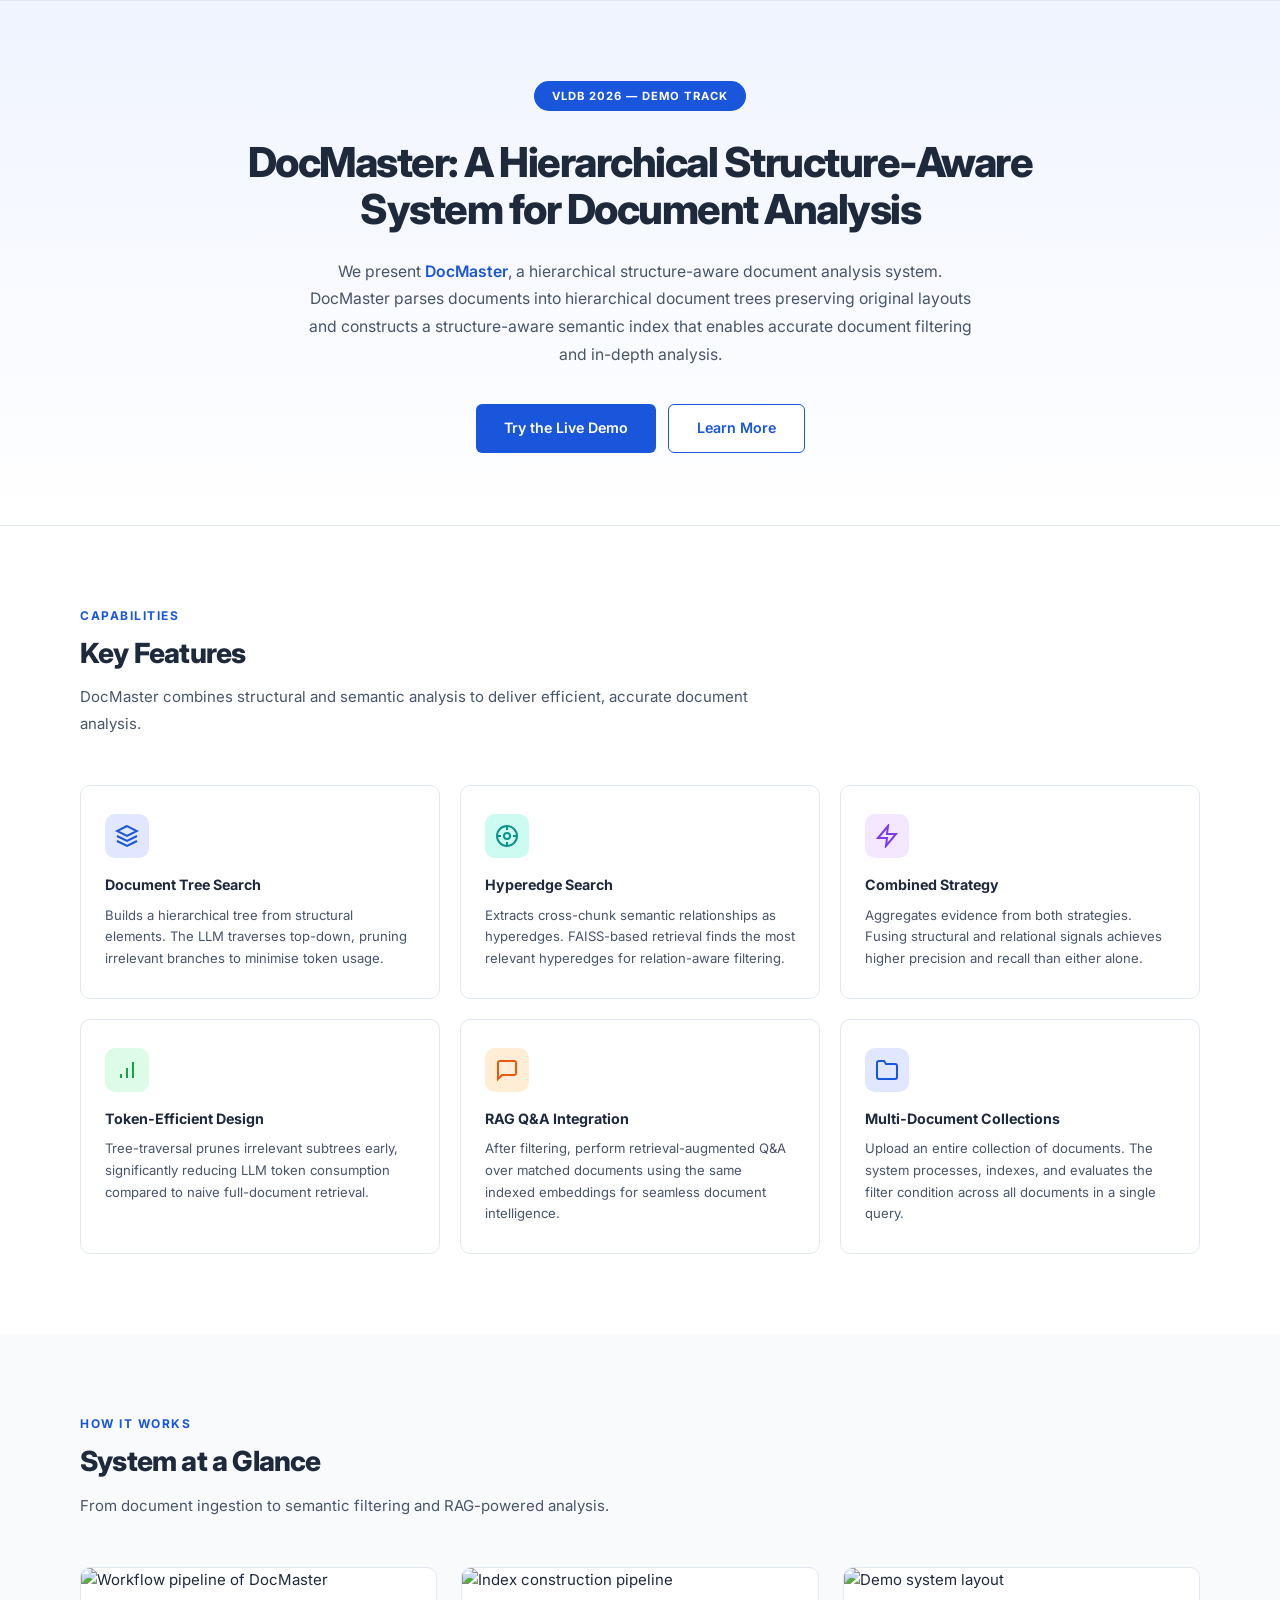
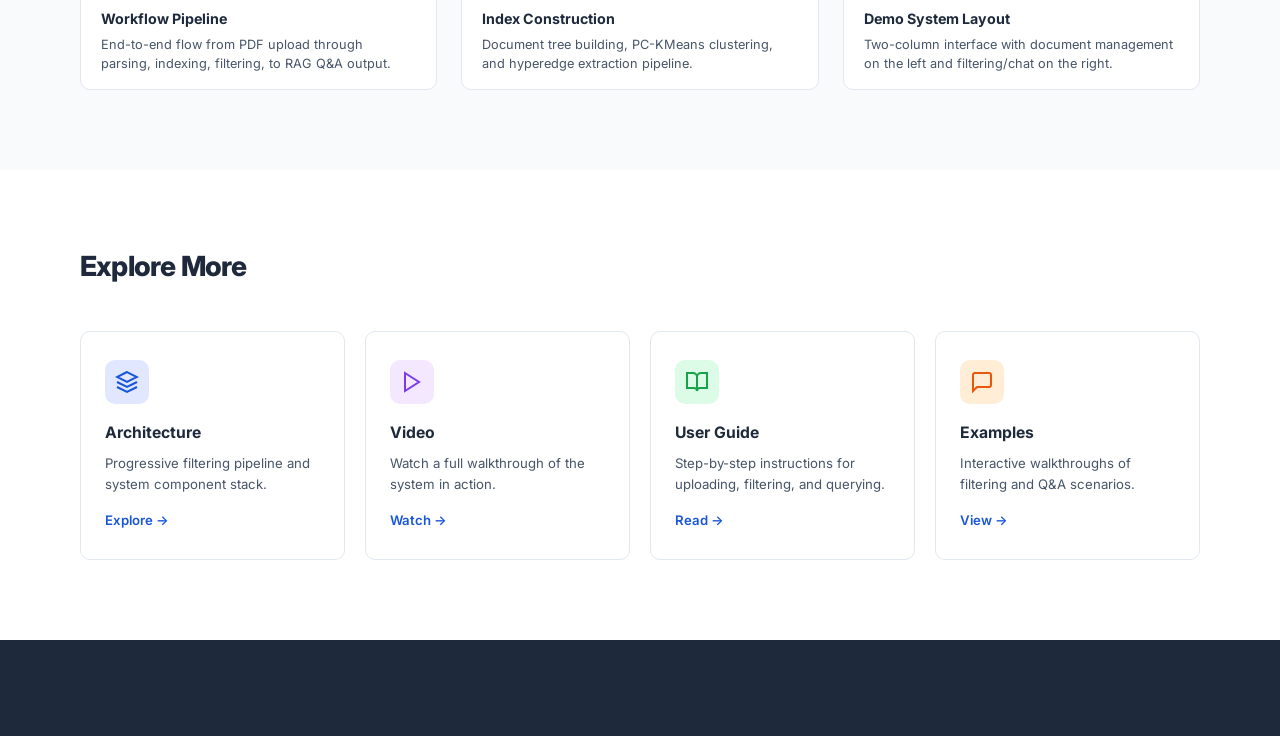
==== index.html @ eedb5460 "Revise title and content for document analysis focus Updated the title and description to reflect th" ====
<!DOCTYPE html>
<html lang="en">
<head>
    <meta charset="UTF-8">
    <meta name="viewport" content="width=device-width, initial-scale=1.0">
    <title>DocMaster: A Hierarchical Structure-Aware System for Document Analysis</title>
    <link rel="preconnect" href="https://fonts.googleapis.com">
    <link href="https://fonts.googleapis.com/css2?family=Inter:wght@300;400;500;600;700;800&display=swap" rel="stylesheet">
    <link rel="stylesheet" href="style.css">
</head>
<body data-page="home">

    <nav id="main-nav"></nav>

    <!-- Hero -->
    <section class="hero">
        <div class="hero-inner">
            <div class="hero-badge">VLDB 2026 &mdash; Demo Track</div>
            <h1>DocMaster: A Hierarchical Structure-Aware System for Document Analysis</h1>
            <p class="hero-abstract">
                We present <strong>DocMaster</strong>, a hierarchical structure-aware document analysis system. 
                DocMaster parses documents into hierarchical document trees preserving original layouts and constructs a structure-aware semantic index that enables accurate document filtering and in-depth analysis.
            </p>
            <div class="hero-actions">
                <a href="demo.html" class="btn-primary">Try the Live Demo</a>
                <a href="architecture.html" class="btn-outline">Learn More</a>
            </div>
        </div>
    </section>

    <!-- Key Features -->
    <section class="section">
        <div class="container">
            <div class="section-header">
                <div class="section-label">Capabilities</div>
                <h2 class="section-title">Key Features</h2>
                <p class="section-desc">DocMaster combines structural and semantic analysis to deliver efficient, accurate document analysis.</p>
            </div>
            <div class="overview-grid">
                <div class="overview-card">
                    <div class="card-icon icon-blue">
                        <svg width="24" height="24" viewBox="0 0 24 24" fill="none" stroke="currentColor" stroke-width="2"><path d="M12 2L2 7l10 5 10-5-10-5z"/><path d="M2 17l10 5 10-5"/><path d="M2 12l10 5 10-5"/></svg>
                    </div>
                    <h3>Document Tree Search</h3>
                    <p>Builds a hierarchical tree from structural elements. The LLM traverses top-down, pruning irrelevant branches to minimise token usage.</p>
                </div>
                <div class="overview-card">
                    <div class="card-icon icon-teal">
                        <svg width="24" height="24" viewBox="0 0 24 24" fill="none" stroke="currentColor" stroke-width="2"><circle cx="12" cy="12" r="3"/><path d="M12 2a10 10 0 0 1 0 20 10 10 0 0 1 0-20"/><path d="M2 12h4M18 12h4M12 2v4M12 18v4"/></svg>
                    </div>
                    <h3>Hyperedge Search</h3>
                    <p>Extracts cross-chunk semantic relationships as hyperedges. FAISS-based retrieval finds the most relevant hyperedges for relation-aware filtering.</p>
                </div>
                <div class="overview-card">
                    <div class="card-icon icon-purple">
                        <svg width="24" height="24" viewBox="0 0 24 24" fill="none" stroke="currentColor" stroke-width="2"><path d="M13 2L3 14h9l-1 8 10-12h-9l1-8z"/></svg>
                    </div>
                    <h3>Combined Strategy</h3>
                    <p>Aggregates evidence from both strategies. Fusing structural and relational signals achieves higher precision and recall than either alone.</p>
                </div>
                <div class="overview-card">
                    <div class="card-icon icon-green">
                        <svg width="24" height="24" viewBox="0 0 24 24" fill="none" stroke="currentColor" stroke-width="2"><path d="M12 20V10M18 20V4M6 20v-4"/></svg>
                    </div>
                    <h3>Token-Efficient Design</h3>
                    <p>Tree-traversal prunes irrelevant subtrees early, significantly reducing LLM token consumption compared to naive full-document retrieval.</p>
                </div>
                <div class="overview-card">
                    <div class="card-icon icon-orange">
                        <svg width="24" height="24" viewBox="0 0 24 24" fill="none" stroke="currentColor" stroke-width="2"><path d="M21 15a2 2 0 0 1-2 2H7l-4 4V5a2 2 0 0 1 2-2h14a2 2 0 0 1 2 2z"/></svg>
                    </div>
                    <h3>RAG Q&amp;A Integration</h3>
                    <p>After filtering, perform retrieval-augmented Q&amp;A over matched documents using the same indexed embeddings for seamless document intelligence.</p>
                </div>
                <div class="overview-card">
                    <div class="card-icon icon-blue">
                        <svg width="24" height="24" viewBox="0 0 24 24" fill="none" stroke="currentColor" stroke-width="2"><path d="M22 19a2 2 0 0 1-2 2H4a2 2 0 0 1-2-2V5a2 2 0 0 1 2-2h5l2 3h9a2 2 0 0 1 2 2z"/></svg>
                    </div>
                    <h3>Multi-Document Collections</h3>
                    <p>Upload an entire collection of documents. The system processes, indexes, and evaluates the filter condition across all documents in a single query.</p>
                </div>
            </div>
        </div>
    </section>

    <!-- Figure Placeholders -->
    <section class="section section-alt">
        <div class="container">
            <div class="section-header">
                <div class="section-label">How It Works</div>
                <h2 class="section-title">System at a Glance</h2>
                <p class="section-desc">From document ingestion to semantic filtering and RAG-powered analysis.</p>
            </div>
            <div class="figure-gallery">
                  <div class="figure-card">
                    <figure class="figure">
                      <img
                        src="figures/workflow.png"
                        alt="Workflow pipeline of DocMaster"
                        loading="lazy"
                      />
                      <figcaption class="figure-caption">
                        <h4>Workflow Pipeline</h4>
                        <p>End-to-end flow from PDF upload through parsing, indexing, filtering, to RAG Q&amp;A output.</p>
                      </figcaption>
                    </figure>
                  </div>
                  <div class="figure-card">
                    <figure class="figure">
                      <img
                        src="figures/index.png"
                        alt="Index construction pipeline"
                        loading="lazy"
                      />
                      <figcaption class="figure-caption">
                        <h4>Index Construction</h4>
                        <p>Document tree building, PC-KMeans clustering, and hyperedge extraction pipeline.</p>
                      </figcaption>
                    </figure>
                  </div>
                
                  <div class="figure-card">
                    <figure class="figure">
                      <img
                        src="/figures/demo.png"
                        alt="Demo system layout"
                        loading="lazy"
                      />
                      <figcaption class="figure-caption">
                        <h4>Demo System Layout</h4>
                        <p>Two-column interface with document management on the left and filtering/chat on the right.</p>
                      </figcaption>
                    </figure>
                  </div>
            </div>
        </div>
    </section>

    <!-- Quick Links -->
    <section class="section">
        <div class="container">
            <div class="section-header">
                <h2 class="section-title">Explore More</h2>
            </div>
            <div class="landing-grid">
                <a href="architecture.html" class="landing-card">
                    <div class="card-icon icon-blue">
                        <svg width="24" height="24" viewBox="0 0 24 24" fill="none" stroke="currentColor" stroke-width="2"><path d="M12 2L2 7l10 5 10-5-10-5z"/><path d="M2 17l10 5 10-5"/><path d="M2 12l10 5 10-5"/></svg>
                    </div>
                    <h3>Architecture</h3>
                    <p>Progressive filtering pipeline and system component stack.</p>
                    <span class="landing-card-link">Explore &rarr;</span>
                </a>
                <a href="video.html" class="landing-card">
                    <div class="card-icon icon-purple">
                        <svg width="24" height="24" viewBox="0 0 24 24" fill="none" stroke="currentColor" stroke-width="2"><polygon points="5 3 19 12 5 21 5 3"/></svg>
                    </div>
                    <h3>Video</h3>
                    <p>Watch a full walkthrough of the system in action.</p>
                    <span class="landing-card-link">Watch &rarr;</span>
                </a>
                <a href="guide.html" class="landing-card">
                    <div class="card-icon icon-green">
                        <svg width="24" height="24" viewBox="0 0 24 24" fill="none" stroke="currentColor" stroke-width="2"><path d="M2 3h6a4 4 0 0 1 4 4v14a3 3 0 0 0-3-3H2z"/><path d="M22 3h-6a4 4 0 0 0-4 4v14a3 3 0 0 1 3-3h7z"/></svg>
                    </div>
                    <h3>User Guide</h3>
                    <p>Step-by-step instructions for uploading, filtering, and querying.</p>
                    <span class="landing-card-link">Read &rarr;</span>
                </a>
                <a href="examples.html" class="landing-card">
                    <div class="card-icon icon-orange">
                        <svg width="24" height="24" viewBox="0 0 24 24" fill="none" stroke="currentColor" stroke-width="2"><path d="M21 15a2 2 0 0 1-2 2H7l-4 4V5a2 2 0 0 1 2-2h14a2 2 0 0 1 2 2z"/></svg>
                    </div>
                    <h3>Examples</h3>
                    <p>Interactive walkthroughs of filtering and Q&amp;A scenarios.</p>
                    <span class="landing-card-link">View &rarr;</span>
                </a>
            </div>
        </div>
    </section>

    <footer id="main-footer"></footer>

    <script src="template.js"></script>
</body>
</html>
---- style.css ----
/* ================================================================
   SemanticFilter — Professional Academic Demo Stylesheet
   ================================================================ */

*, *::before, *::after { margin: 0; padding: 0; box-sizing: border-box; }

:root {
    --primary: #1a56db;
    --primary-dark: #1e40af;
    --primary-light: #f0f4ff;
    --primary-subtle: #e0e7ff;
    --accent: #0e7490;
    --text: #1e293b;
    --text-secondary: #475569;
    --text-muted: #94a3b8;
    --border: #e2e8f0;
    --border-light: #f1f5f9;
    --bg: #f8fafc;
    --bg-alt: #f1f5f9;
    --white: #ffffff;
    --success: #15803d;
    --success-bg: #f0fdf4;
    --error: #b91c1c;
    --error-bg: #fef2f2;
    --shadow-xs: 0 1px 2px rgba(0,0,0,0.04);
    --shadow-sm: 0 1px 3px rgba(0,0,0,0.05), 0 1px 2px rgba(0,0,0,0.03);
    --shadow: 0 4px 6px -1px rgba(0,0,0,0.06), 0 2px 4px -2px rgba(0,0,0,0.04);
    --shadow-md: 0 10px 15px -3px rgba(0,0,0,0.06), 0 4px 6px -4px rgba(0,0,0,0.04);
    --shadow-lg: 0 20px 25px -5px rgba(0,0,0,0.06), 0 8px 10px -6px rgba(0,0,0,0.03);
    --radius: 6px;
    --radius-lg: 10px;
    --radius-xl: 14px;
    --font: 'Inter', -apple-system, BlinkMacSystemFont, 'Segoe UI', sans-serif;
    --max-width: 1120px;
    --transition: 0.2s ease;

    /* Academic method colors — muted, paper-friendly */
    --color-tree: #1a56db;
    --color-semantic: #b45309;
    --color-hyperedge: #6d28d9;
    --color-combined: #15803d;
}

html { scroll-behavior: smooth; }

body {
    font-family: var(--font);
    background: var(--white);
    color: var(--text);
    line-height: 1.6;
    font-size: 15px;
    -webkit-font-smoothing: antialiased;
    -moz-osx-font-smoothing: grayscale;
}

/* ── Navigation ── */
nav {
    position: sticky;
    top: 0;
    z-index: 100;
    background: rgba(255,255,255,0.92);
    backdrop-filter: blur(12px);
    -webkit-backdrop-filter: blur(12px);
    border-bottom: 1px solid var(--border);
}

.nav-inner {
    max-width: var(--max-width);
    margin: 0 auto;
    padding: 0 24px;
    height: 60px;
    display: flex;
    align-items: center;
    justify-content: space-between;
}

.nav-brand {
    display: flex;
    align-items: center;
    gap: 10px;
    font-size: 1em;
    font-weight: 700;
    color: var(--text);
    text-decoration: none;
    letter-spacing: -0.3px;
}

.nav-logo {
    display: inline-flex;
    align-items: center;
    justify-content: center;
    width: 32px;
    height: 32px;
    background: var(--primary);
    color: white;
    border-radius: 8px;
    font-size: 0.75em;
    font-weight: 800;
    letter-spacing: 0;
}

.nav-links {
    display: flex;
    gap: 2px;
    list-style: none;
}

.nav-links a {
    display: block;
    padding: 8px 14px;
    font-size: 0.875em;
    font-weight: 500;
    color: var(--text-secondary);
    text-decoration: none;
    border-radius: 6px;
    transition: color var(--transition), background var(--transition);
}

.nav-links a:hover {
    color: var(--primary);
    background: var(--primary-light);
}

.nav-cta {
    display: inline-flex;
    align-items: center;
    padding: 7px 16px;
    font-size: 0.85em;
    font-weight: 600;
    color: white;
    background: var(--primary);
    text-decoration: none;
    border-radius: 6px;
    transition: background var(--transition);
}

.nav-cta:hover {
    background: var(--primary-dark);
}

/* ── Hero ── */
.hero {
    background: linear-gradient(180deg, var(--primary-light) 0%, var(--white) 100%);
    border-bottom: 1px solid var(--border);
    padding: 80px 24px 72px;
    text-align: center;
}

.hero-inner {
    max-width: 800px;
    margin: 0 auto;
}

.hero-badge {
    display: inline-flex;
    align-items: center;
    gap: 8px;
    background: var(--primary);
    color: white;
    padding: 6px 18px;
    border-radius: 24px;
    font-size: 0.75em;
    font-weight: 700;
    letter-spacing: 1px;
    text-transform: uppercase;
    margin-bottom: 28px;
}

.hero h1 {
    font-size: 2.75em;
    font-weight: 800;
    color: var(--text);
    letter-spacing: -1.5px;
    line-height: 1.15;
    margin-bottom: 24px;
}

.hero-abstract {
    font-size: 1.05em;
    color: var(--text-secondary);
    line-height: 1.75;
    max-width: 680px;
    margin: 0 auto 36px;
}

.hero-abstract strong {
    color: var(--primary);
    font-weight: 600;
}

.hero-actions {
    display: flex;
    justify-content: center;
    gap: 12px;
    flex-wrap: wrap;
}

.btn-primary, .btn-outline {
    display: inline-flex;
    align-items: center;
    gap: 8px;
    padding: 12px 28px;
    border-radius: var(--radius);
    font-size: 0.95em;
    font-weight: 600;
    text-decoration: none;
    border: none;
    cursor: pointer;
    transition: all var(--transition);
}

.btn-primary {
    background: var(--primary);
    color: white;
}

.btn-primary:hover {
    background: var(--primary-dark);
    box-shadow: 0 4px 14px rgba(37,99,235,0.3);
    transform: translateY(-1px);
}

.btn-outline {
    background: white;
    color: var(--primary);
    border: 1.5px solid var(--primary);
}

.btn-outline:hover {
    background: var(--primary-light);
    transform: translateY(-1px);
}

/* ── Sections ── */
.section {
    padding: 80px 24px;
}

.section-alt {
    background: var(--bg);
}

.container {
    max-width: var(--max-width);
    margin: 0 auto;
}

.section-header {
    margin-bottom: 48px;
}

.section-label {
    font-size: 0.8em;
    font-weight: 700;
    letter-spacing: 1.5px;
    text-transform: uppercase;
    color: var(--primary);
    margin-bottom: 12px;
}

.section-title {
    font-size: 1.85em;
    font-weight: 800;
    letter-spacing: -0.8px;
    color: var(--text);
    margin-bottom: 14px;
    line-height: 1.2;
}

.section-desc {
    font-size: 1em;
    color: var(--text-secondary);
    line-height: 1.75;
    max-width: 680px;
}

/* ── Overview Cards ── */
.overview-grid {
    display: grid;
    grid-template-columns: repeat(3, 1fr);
    gap: 20px;
}

.overview-card {
    background: white;
    border: 1px solid var(--border);
    border-radius: var(--radius-lg);
    padding: 28px 24px;
    transition: box-shadow var(--transition), transform var(--transition);
}

.overview-card:hover {
    box-shadow: var(--shadow-md);
    transform: translateY(-3px);
}

.card-icon {
    width: 44px;
    height: 44px;
    border-radius: 10px;
    display: flex;
    align-items: center;
    justify-content: center;
    margin-bottom: 16px;
}

.icon-blue { background: var(--primary-subtle); color: var(--primary); }
.icon-teal { background: #ccfbf1; color: #0d9488; }
.icon-purple { background: #f3e8ff; color: #7c3aed; }
.icon-green { background: #dcfce7; color: #16a34a; }
.icon-orange { background: #ffedd5; color: #ea580c; }

.overview-card h3 {
    font-size: 0.95em;
    font-weight: 700;
    color: var(--text);
    margin-bottom: 8px;
}

.overview-card p {
    font-size: 0.875em;
    color: var(--text-secondary);
    line-height: 1.65;
}

/* ── Capabilities Tiers ── */
.capabilities-tiers {
    max-width: 800px;
}

.tier {
    background: white;
    border: 1px solid var(--border);
    border-radius: var(--radius-lg);
    padding: 28px 32px;
    transition: box-shadow var(--transition);
}

.tier:hover {
    box-shadow: var(--shadow);
}

.tier-header {
    display: flex;
    gap: 20px;
    align-items: flex-start;
}

.tier-number {
    flex-shrink: 0;
    width: 40px;
    height: 40px;
    background: var(--primary);
    color: white;
    border-radius: 10px;
    display: flex;
    align-items: center;
    justify-content: center;
    font-size: 1em;
    font-weight: 800;
}

.tier-info h3 {
    font-size: 1.05em;
    font-weight: 700;
    color: var(--text);
    margin-bottom: 6px;
}

.tier-info p {
    font-size: 0.9em;
    color: var(--text-secondary);
    line-height: 1.65;
}

.tier-tags {
    display: flex;
    flex-wrap: wrap;
    gap: 8px;
    margin-top: 16px;
    padding-left: 60px;
}

.tier-tag {
    display: inline-block;
    padding: 4px 12px;
    background: var(--primary-light);
    color: var(--primary);
    border-radius: 20px;
    font-size: 0.8em;
    font-weight: 600;
}

.tier-connector {
    width: 2px;
    height: 28px;
    background: var(--border);
    margin: 0 0 0 48px;
}

/* ── Architecture ── */
.arch-layout {
    display: grid;
    grid-template-columns: 1fr 1fr;
    gap: 48px;
    align-items: start;
}

.pipeline-steps {
    display: flex;
    flex-direction: column;
}

.pipeline-step {
    display: flex;
    gap: 16px;
    position: relative;
}

.pipeline-step:not(:last-child)::before {
    content: '';
    position: absolute;
    left: 19px;
    top: 44px;
    bottom: 0;
    width: 2px;
    background: var(--border);
}

.step-dot {
    flex-shrink: 0;
    width: 38px;
    height: 38px;
    border-radius: 50%;
    background: var(--primary);
    color: white;
    font-size: 0.82em;
    font-weight: 700;
    display: flex;
    align-items: center;
    justify-content: center;
    border: 3px solid white;
    box-shadow: 0 0 0 2px var(--primary);
    z-index: 1;
}

.step-body {
    padding-bottom: 28px;
}

.step-body h4 {
    font-size: 0.95em;
    font-weight: 700;
    color: var(--text);
    margin-bottom: 4px;
}

.step-body p {
    font-size: 0.875em;
    color: var(--text-secondary);
    line-height: 1.65;
}

.arch-diagram {
    background: white;
    border: 1px solid var(--border);
    border-radius: var(--radius-lg);
    padding: 28px 24px;
    box-shadow: var(--shadow-sm);
}

.arch-diagram h4 {
    font-size: 0.8em;
    font-weight: 700;
    text-transform: uppercase;
    letter-spacing: 1px;
    color: var(--primary);
    margin-bottom: 20px;
}

.arch-layer {
    background: var(--bg);
    border: 1px solid var(--border);
    border-radius: 8px;
    padding: 14px 16px;
}

.arch-layer-title {
    font-weight: 700;
    color: var(--text);
    margin-bottom: 8px;
    font-size: 0.88em;
}

.arch-layer-items {
    display: flex;
    flex-wrap: wrap;
    gap: 6px;
}

.arch-tag {
    background: white;
    color: var(--text-secondary);
    padding: 3px 10px;
    border-radius: 20px;
    font-size: 0.8em;
    font-weight: 500;
    border: 1px solid var(--border);
}

.arch-arrow {
    display: flex;
    justify-content: center;
    color: var(--text-muted);
    padding: 8px 0;
}

/* ── Demo Panel ── */
.demo-panel {
    background: white;
    border: 1px solid var(--border);
    border-radius: var(--radius-xl);
    box-shadow: var(--shadow-lg);
    overflow: hidden;
}

.demo-panel-header {
    background: linear-gradient(135deg, var(--primary) 0%, #3b82f6 50%, #0ea5e9 100%);
    padding: 24px 32px;
    color: white;
}

.demo-panel-header h3 {
    font-size: 1.1em;
    font-weight: 700;
    margin-bottom: 2px;
}

.demo-panel-header p {
    font-size: 0.85em;
    opacity: 0.85;
}

.demo-panel-body {
    padding: 28px;
}

/* Step cards */
.demo-step-card {
    background: var(--bg);
    border: 1px solid var(--border);
    border-radius: var(--radius-lg);
    padding: 24px;
    margin-bottom: 16px;
}

.demo-step-title {
    display: flex;
    align-items: center;
    gap: 10px;
    font-weight: 700;
    font-size: 0.95em;
    color: var(--text);
    margin-bottom: 16px;
}

.step-num {
    display: inline-flex;
    align-items: center;
    justify-content: center;
    width: 26px;
    height: 26px;
    background: var(--primary);
    color: white;
    border-radius: 50%;
    font-size: 0.8em;
    font-weight: 700;
    flex-shrink: 0;
}

/* Upload area */
.upload-area {
    border: 2px dashed var(--border);
    border-radius: var(--radius-lg);
    padding: 40px 24px;
    text-align: center;
    cursor: pointer;
    transition: all var(--transition);
    background: white;
}

.upload-area:hover {
    border-color: var(--primary);
    background: var(--primary-light);
}

.upload-area.dragover {
    border-color: var(--primary);
    background: var(--primary-subtle);
    border-style: solid;
}

#fileInput { display: none; }

.upload-icon {
    color: var(--text-muted);
    margin-bottom: 12px;
}

.upload-area:hover .upload-icon { color: var(--primary); }

.upload-text-main {
    font-size: 0.95em;
    font-weight: 600;
    color: var(--text);
    margin-bottom: 4px;
}

.upload-text-sub {
    font-size: 0.83em;
    color: var(--text-muted);
}

/* Form controls */
input[type="text"], input[type="number"], textarea, select {
    width: 100%;
    padding: 11px 14px;
    border: 1px solid var(--border);
    border-radius: var(--radius);
    font-size: 0.92em;
    font-family: inherit;
    color: var(--text);
    background: white;
    transition: border-color var(--transition), box-shadow var(--transition);
}

input[type="text"]:focus, input[type="number"]:focus, textarea:focus, select:focus {
    outline: none;
    border-color: var(--primary);
    box-shadow: 0 0 0 3px rgba(37,99,235,0.1);
}

input::placeholder, textarea::placeholder { color: var(--text-muted); }

.btn {
    background: var(--primary);
    color: white;
    padding: 12px 28px;
    border: none;
    border-radius: var(--radius);
    font-size: 0.92em;
    font-weight: 600;
    cursor: pointer;
    transition: all var(--transition);
    margin-top: 12px;
    display: inline-flex;
    align-items: center;
    gap: 8px;
}

.btn:hover:not(:disabled) {
    background: var(--primary-dark);
    box-shadow: 0 4px 12px rgba(37,99,235,0.25);
}

.btn:disabled { opacity: 0.5; cursor: not-allowed; }

.btn-small {
    background: var(--primary);
    color: white;
    padding: 9px 18px;
    border: none;
    border-radius: var(--radius);
    font-size: 0.88em;
    font-weight: 600;
    cursor: pointer;
    transition: background var(--transition);
    white-space: nowrap;
}

.btn-small:hover:not(:disabled) { background: var(--primary-dark); }
.btn-small:disabled { opacity: 0.5; cursor: not-allowed; }

/* Status */
.status {
    padding: 12px 16px;
    border-radius: var(--radius);
    margin-top: 12px;
    font-size: 0.88em;
    font-weight: 500;
    display: flex;
    align-items: center;
    gap: 8px;
}

.status.info { background: var(--primary-light); color: #1e40af; border: 1px solid var(--primary-subtle); }
.status.success { background: var(--success-bg); color: #065f46; border: 1px solid #a7f3d0; }
.status.error { background: var(--error-bg); color: #991b1b; border: 1px solid #fecaca; }

/* Document list */
.document-list { margin-top: 16px; }

.doc-list-label {
    font-size: 0.78em;
    font-weight: 700;
    text-transform: uppercase;
    letter-spacing: 0.8px;
    color: var(--text-muted);
    margin-bottom: 8px;
}

.document-item {
    display: flex;
    justify-content: space-between;
    align-items: center;
    padding: 10px 14px;
    background: white;
    border: 1px solid var(--border);
    border-radius: 8px;
    margin-bottom: 6px;
    font-size: 0.88em;
}

.document-name { font-weight: 500; color: var(--text); }
.document-size { color: var(--text-muted); font-size: 0.85em; }

/* Results */
.results { display: none; }
.results.show { display: block; animation: fadeIn 0.4s ease; }

@keyframes fadeIn {
    from { opacity: 0; transform: translateY(10px); }
    to { opacity: 1; transform: translateY(0); }
}

.results-summary {
    display: grid;
    grid-template-columns: repeat(3, 1fr);
    gap: 14px;
    margin-bottom: 24px;
}

.result-item {
    padding: 20px;
    border-radius: var(--radius-lg);
    text-align: center;
    border: 2px solid var(--border);
    background: white;
    transition: all var(--transition);
}

.result-item.match {
    background: var(--success-bg);
    border-color: #34d399;
}

.result-item.no-match {
    background: var(--error-bg);
    border-color: #fca5a5;
}

.result-item h4 {
    font-size: 0.75em;
    color: var(--text-muted);
    text-transform: uppercase;
    letter-spacing: 0.8px;
    font-weight: 700;
    margin-bottom: 10px;
}

.result-value {
    font-size: 2em;
    font-weight: 800;
    letter-spacing: -1px;
}

.result-item.match .result-value { color: var(--success); }
.result-item.no-match .result-value { color: var(--error); }

.result-sub {
    font-size: 0.75em;
    color: var(--text-muted);
    margin-top: 6px;
}

/* Doc results */
.filtered-docs { margin-top: 20px; }

.results-sub-label {
    font-size: 0.78em;
    font-weight: 700;
    text-transform: uppercase;
    letter-spacing: 0.8px;
    color: var(--text-muted);
    margin-bottom: 10px;
    padding-top: 20px;
    border-top: 1px solid var(--border);
}

.doc-result {
    background: white;
    border: 1px solid var(--border);
    border-radius: 8px;
    padding: 14px 16px;
    margin-bottom: 8px;
    display: flex;
    justify-content: space-between;
    align-items: center;
    font-size: 0.88em;
}

.doc-result.matched {
    background: var(--success-bg);
    border-color: #6ee7b7;
}

.doc-result-name { font-weight: 600; color: var(--text); }

.doc-result-strategies { display: flex; gap: 6px; }

.strategy-badge {
    padding: 3px 9px;
    border-radius: 4px;
    font-size: 0.78em;
    font-weight: 600;
}

.strategy-badge.match { background: var(--success); color: white; }
.strategy-badge.no-match { background: #e2e8f0; color: var(--text-muted); }

/* Metrics */
.metrics-grid {
    display: grid;
    grid-template-columns: repeat(3, 1fr);
    gap: 12px;
    margin-top: 20px;
    padding-top: 20px;
    border-top: 1px solid var(--border);
}

.metric {
    text-align: center;
    padding: 16px;
    background: white;
    border: 1px solid var(--border);
    border-radius: var(--radius);
}

.metric-value {
    font-size: 1.5em;
    font-weight: 800;
    color: var(--primary);
    letter-spacing: -0.5px;
}

.metric-label {
    font-size: 0.78em;
    color: var(--text-muted);
    margin-top: 6px;
    font-weight: 500;
}

/* Loading spinner */
.loading {
    display: inline-block;
    width: 14px;
    height: 14px;
    border: 2px solid rgba(255,255,255,0.3);
    border-radius: 50%;
    border-top-color: white;
    animation: spin 0.7s linear infinite;
    vertical-align: middle;
}

.loading-blue {
    border-color: rgba(37,99,235,0.2);
    border-top-color: var(--primary);
}

@keyframes spin { to { transform: rotate(360deg); } }

/* Settings */
.settings-panel {
    background: white;
    border: 1px solid var(--border);
    border-radius: var(--radius-lg);
    margin-bottom: 16px;
    overflow: hidden;
}

.settings-header {
    display: flex;
    justify-content: space-between;
    align-items: center;
    padding: 14px 20px;
    cursor: pointer;
    user-select: none;
    border-bottom: 1px solid transparent;
    transition: background var(--transition);
}

.settings-header:hover { background: var(--bg); }
.settings-header.open { border-bottom-color: var(--border); }

.settings-title {
    font-size: 0.88em;
    font-weight: 600;
    color: var(--text-secondary);
}

.settings-toggle {
    color: var(--text-muted);
    transition: transform var(--transition);
    display: flex;
    align-items: center;
}

.settings-toggle.open { transform: rotate(180deg); }

.settings-content {
    display: grid;
    grid-template-columns: repeat(auto-fit, minmax(200px, 1fr));
    gap: 16px;
    padding: 0 20px;
    max-height: 0;
    overflow: hidden;
    transition: max-height 0.3s ease, padding 0.3s ease;
}

.settings-content.show { max-height: 300px; padding: 20px; }

.setting-item { display: flex; flex-direction: column; gap: 6px; }
.setting-label { font-size: 0.88em; font-weight: 600; color: var(--text); }
.setting-description { font-size: 0.78em; color: var(--text-muted); }

.settings-reset {
    padding: 7px 14px;
    background: var(--bg);
    color: var(--text-muted);
    border: 1px solid var(--border);
    border-radius: 6px;
    font-size: 0.82em;
    cursor: pointer;
    font-weight: 600;
    transition: background var(--transition);
    align-self: flex-end;
    margin-top: auto;
}

.settings-reset:hover { background: var(--border); }

/* Tree viewer */
.tree-controls {
    display: flex;
    gap: 10px;
    margin-bottom: 12px;
}

.tree-select {
    flex: 1;
    padding: 9px 14px;
    border: 1px solid var(--border);
    border-radius: var(--radius);
    font-size: 0.88em;
    background: white;
    cursor: pointer;
}

.tree-select:focus {
    outline: none;
    border-color: var(--primary);
    box-shadow: 0 0 0 3px rgba(37,99,235,0.1);
}

.tree-viewer {
    background: white;
    border: 1px solid var(--border);
    border-radius: var(--radius);
    padding: 16px;
    max-height: 500px;
    overflow: auto;
    display: none;
}

.tree-stats {
    background: var(--bg);
    padding: 8px 10px;
    border-radius: 6px;
    margin-bottom: 10px;
    display: flex;
    align-items: center;
    gap: 12px;
    font-size: 0.78em;
    color: var(--text-secondary);
    border: 1px solid var(--border);
    flex-wrap: wrap;
}

/* ── SVG Tree Graph Visualization ── */
.tree-svg-wrapper {
    overflow: hidden;
    position: relative;
    padding: 8px 0;
}

.tree-svg {
    display: block;
    min-width: 100%;
    font-family: var(--font);
}

.tree-view-btn {
    display: inline-flex;
    align-items: center;
    gap: 4px;
    padding: 4px 10px;
    font-size: 0.78em;
    font-weight: 600;
    color: var(--primary);
    background: white;
    border: 1.5px solid var(--primary-subtle);
    border-radius: 6px;
    cursor: pointer;
    transition: all 0.2s ease;
    margin-left: auto;
}

.tree-view-btn:hover {
    background: var(--primary);
    color: white;
    border-color: var(--primary);
}

.tree-toolbar {
    display: flex;
    align-items: center;
    gap: 4px;
    margin-left: auto;
}

.tree-ctrl-btn {
    display: inline-flex;
    align-items: center;
    justify-content: center;
    width: 26px;
    height: 26px;
    padding: 0;
    color: var(--text-secondary);
    background: white;
    border: 1.5px solid var(--border);
    border-radius: 6px;
    cursor: pointer;
    transition: all 0.2s ease;
}

.tree-ctrl-btn:hover {
    color: var(--primary);
    border-color: var(--primary-subtle);
    background: var(--primary-bg);
}

/* ── Force graph (Obsidian-style) ── */
.tree-force-graph {
    overflow: hidden;
    max-height: none;
    position: relative;
}

.tree-force-graph-modal {
    flex: 1;
    max-height: none;
    padding: 0;
}

.force-graph-tooltip {
    position: absolute;
    background: rgba(15, 23, 42, 0.9);
    color: white;
    padding: 4px 8px;
    border-radius: 4px;
    font-size: 0.72em;
    pointer-events: none;
    white-space: nowrap;
    max-width: 280px;
    overflow: hidden;
    text-overflow: ellipsis;
    z-index: 20;
    backdrop-filter: blur(4px);
}

/* ── Panel stats view ── */
.tree-stats-panel {
    display: flex;
    flex-direction: column;
    gap: 12px;
}

.tree-stats-header {
    display: flex;
    align-items: center;
    gap: 8px;
}

.tree-stats-filename {
    font-size: 0.82em;
    font-weight: 600;
    color: var(--text);
    overflow: hidden;
    text-overflow: ellipsis;
    white-space: nowrap;
}

.tree-stats-summary {
    display: flex;
    gap: 8px;
}

.tree-stat-chip {
    flex: 1;
    display: flex;
    flex-direction: column;
    align-items: center;
    padding: 8px 4px;
    background: var(--bg);
    border: 1px solid var(--border);
    border-radius: 8px;
}

.tree-stat-chip-value {
    font-size: 1.2em;
    font-weight: 700;
    color: var(--text);
    line-height: 1;
}

.tree-stat-chip-label {
    font-size: 0.68em;
    color: var(--text-muted);
    margin-top: 2px;
    text-transform: uppercase;
    letter-spacing: 0.5px;
}

.tree-stats-breakdown {
    display: flex;
    flex-direction: column;
    gap: 4px;
}

.tree-stat-row {
    display: flex;
    align-items: center;
    gap: 8px;
    padding: 4px 8px;
    border-radius: 6px;
    background: var(--bg);
    font-size: 0.8em;
}

.tree-stat-type {
    color: var(--text-secondary);
    flex: 1;
    text-transform: capitalize;
}

.tree-stat-value {
    font-weight: 700;
    color: var(--text);
    font-size: 0.95em;
}

.tree-graph-btn {
    display: flex;
    align-items: center;
    justify-content: center;
    gap: 6px;
    padding: 10px 16px;
    font-size: 0.82em;
    font-weight: 600;
    color: var(--primary);
    background: var(--primary-bg);
    border: 1.5px solid var(--primary-subtle);
    border-radius: 8px;
    cursor: pointer;
    transition: all 0.2s ease;
    width: 100%;
}

.tree-graph-btn:hover {
    background: var(--primary);
    color: white;
    border-color: var(--primary);
}

/* Legend */
.tree-legend {
    display: flex;
    align-items: center;
    gap: 8px;
    flex-wrap: wrap;
}

.tree-legend-item {
    display: inline-flex;
    align-items: center;
    gap: 3px;
    font-size: 0.78em;
    color: var(--text-secondary);
}

.tree-legend-dot {
    width: 8px;
    height: 8px;
    border-radius: 50%;
    display: inline-block;
    flex-shrink: 0;
}

.tree-legend-count {
    color: var(--text-muted);
    font-size: 0.9em;
}

.tree-modal-legend {
    gap: 10px;
    padding: 4px 10px;
}

/* Modal graph body */
.tree-modal-graph-body {
    padding: 0;
    overflow: hidden;
    display: flex;
    flex-direction: column;
}

.tree-empty { text-align: center; color: var(--text-muted); padding: 28px; font-size: 0.88em; }

/* Node detail popup */
.tree-detail-popup {
    position: absolute;
    top: 50%;
    left: 50%;
    transform: translate(-50%, -50%);
    background: white;
    border: 1px solid var(--border);
    border-radius: var(--radius-lg);
    box-shadow: var(--shadow-lg);
    padding: 18px;
    max-width: 360px;
    width: 90%;
    z-index: 50;
    animation: detailPopIn 0.2s ease-out;
}

@keyframes detailPopIn {
    from { opacity: 0; transform: translate(-50%, -50%) scale(0.95); }
    to { opacity: 1; transform: translate(-50%, -50%) scale(1); }
}

.tree-detail-close {
    position: absolute;
    top: 8px;
    right: 12px;
    font-size: 18px;
    cursor: pointer;
    color: var(--text-muted);
    line-height: 1;
}

.tree-detail-close:hover { color: var(--text); }

.tree-detail-type {
    font-size: 0.72em;
    font-weight: 800;
    text-transform: uppercase;
    letter-spacing: 0.5px;
    margin-bottom: 10px;
}

.tree-detail-section { margin-bottom: 10px; }
.tree-detail-label {
    font-size: 0.7em;
    font-weight: 700;
    color: var(--text-muted);
    text-transform: uppercase;
    letter-spacing: 0.5px;
    margin-bottom: 3px;
}
.tree-detail-text {
    font-size: 0.84em;
    color: var(--text);
    line-height: 1.5;
    max-height: 120px;
    overflow-y: auto;
}

.tree-detail-meta {
    display: flex;
    flex-wrap: wrap;
    gap: 6px;
}

.tree-detail-tag {
    display: inline-block;
    padding: 3px 8px;
    background: var(--bg);
    border: 1px solid var(--border);
    border-radius: 12px;
    font-size: 0.72em;
    color: var(--text-secondary);
    font-weight: 600;
}

/* Index view tabs */
.index-view-tabs {
    display: flex;
    gap: 4px;
    padding: 4px;
    background: var(--bg);
    border-radius: 10px;
    margin-bottom: 10px;
    border: 1px solid var(--border);
}

.index-tab {
    flex: 1;
    display: flex;
    align-items: center;
    justify-content: center;
    gap: 5px;
    padding: 7px 10px;
    border: none;
    background: transparent;
    border-radius: 7px;
    font-size: 0.78em;
    font-weight: 600;
    color: var(--text-secondary);
    cursor: pointer;
    transition: all 0.2s ease;
    white-space: nowrap;
}

.index-tab:hover:not(.disabled) { background: white; color: var(--text); }
.index-tab.active { background: white; color: var(--primary); box-shadow: 0 1px 3px rgba(0,0,0,0.08); }
.index-tab.disabled { opacity: 0.4; cursor: not-allowed; }
.index-tab svg { flex-shrink: 0; }

/* Hyperedge view */
.hyperedge-container {
    display: flex;
    flex-direction: column;
    gap: 14px;
    max-height: 500px;
    overflow-y: auto;
    padding: 4px;
}

.hyperedge-section {
    background: white;
    border: 1px solid var(--border);
    border-radius: 10px;
    overflow: hidden;
}

.hyperedge-section-header {
    padding: 10px 14px;
    background: linear-gradient(135deg, #f8fafc, #f1f5f9);
    border-bottom: 1px solid var(--border);
    display: flex;
    align-items: center;
    justify-content: space-between;
    gap: 8px;
}

.hyperedge-section-title {
    font-weight: 700;
    font-size: 0.85em;
    color: var(--text);
    flex: 1;
    min-width: 0;
    overflow: hidden;
    text-overflow: ellipsis;
    white-space: nowrap;
}

.hyperedge-section-meta {
    font-size: 0.72em;
    color: var(--text-secondary);
    white-space: nowrap;
}

.hyperedge-group {
    padding: 10px 14px;
    border-left: 3px solid #6366f1;
    margin: 8px 10px;
    border-radius: 0 6px 6px 0;
    background: #fafbfc;
}

.hyperedge-group-header {
    display: flex;
    align-items: center;
    gap: 8px;
    margin-bottom: 6px;
}

.hyperedge-badge {
    display: inline-flex;
    align-items: center;
    justify-content: center;
    padding: 2px 8px;
    border-radius: 10px;
    font-size: 0.7em;
    font-weight: 700;
    color: white;
    min-width: 28px;
}

.hyperedge-node-count {
    font-size: 0.72em;
    color: var(--text-secondary);
}

.hyperedge-summary {
    font-size: 0.78em;
    color: #475569;
    line-height: 1.5;
    margin-bottom: 8px;
    font-style: italic;
    padding: 6px 8px;
    background: white;
    border-radius: 6px;
    border: 1px solid #e2e8f0;
}

.hyperedge-nodes {
    display: flex;
    flex-direction: column;
    gap: 4px;
}

.hyperedge-node-chip {
    display: flex;
    align-items: baseline;
    gap: 6px;
    padding: 5px 8px;
    background: white;
    border: 1px solid #e2e8f0;
    border-radius: 6px;
    cursor: pointer;
    transition: all 0.15s ease;
}

.hyperedge-node-chip:hover {
    border-color: var(--primary);
    box-shadow: 0 1px 4px rgba(37,99,235,0.1);
}

.hyperedge-chip-type {
    font-size: 0.65em;
    font-weight: 700;
    text-transform: uppercase;
    flex-shrink: 0;
}

.hyperedge-chip-text {
    font-size: 0.75em;
    color: var(--text-secondary);
    overflow: hidden;
    text-overflow: ellipsis;
    white-space: nowrap;
}

.hyperedge-must-links {
    margin-top: 6px;
    display: flex;
    align-items: center;
    gap: 6px;
    flex-wrap: wrap;
}

.must-link-label {
    font-size: 0.68em;
    font-weight: 600;
    color: #94a3b8;
}

.must-link-chip {
    font-size: 0.68em;
    padding: 2px 7px;
    background: #ede9fe;
    color: #6d28d9;
    border-radius: 8px;
    font-weight: 500;
}

/* Cluster view */
.cluster-container {
    display: flex;
    flex-direction: column;
    gap: 10px;
    max-height: 500px;
    overflow-y: auto;
    padding: 4px;
}

.cluster-section {
    background: white;
    border: 1px solid var(--border);
    border-left: 3px solid #6366f1;
    border-radius: 0 8px 8px 0;
    padding: 10px 12px;
}

.cluster-header {
    display: flex;
    align-items: center;
    gap: 8px;
    margin-bottom: 8px;
}

.cluster-badge {
    display: inline-flex;
    align-items: center;
    justify-content: center;
    padding: 2px 10px;
    border-radius: 10px;
    font-size: 0.72em;
    font-weight: 700;
    color: white;
}

.cluster-count {
    font-size: 0.72em;
    color: var(--text-secondary);
}

.cluster-nodes {
    display: flex;
    flex-direction: column;
    gap: 3px;
}

.cluster-node-chip {
    display: flex;
    align-items: baseline;
    gap: 6px;
    padding: 5px 8px;
    background: #f8fafc;
    border: 1px solid #e2e8f0;
    border-radius: 6px;
    cursor: pointer;
    transition: all 0.15s ease;
}

.cluster-node-chip:hover {
    border-color: var(--primary);
    background: white;
}

.cluster-chip-type {
    font-size: 0.65em;
    font-weight: 700;
    text-transform: uppercase;
    flex-shrink: 0;
}

.cluster-chip-text {
    font-size: 0.75em;
    color: var(--text-secondary);
    overflow: hidden;
    text-overflow: ellipsis;
    white-space: nowrap;
}

.cluster-constraints {
    background: #f8fafc;
    border: 1px solid var(--border);
    border-radius: 8px;
    padding: 10px 12px;
}

.cluster-constraint-title {
    font-size: 0.78em;
    font-weight: 700;
    color: var(--text);
    margin-bottom: 6px;
}

.cluster-constraint-summary {
    display: flex;
    gap: 8px;
}

.constraint-badge {
    font-size: 0.7em;
    padding: 3px 8px;
    border-radius: 8px;
    font-weight: 600;
}

.constraint-badge.must-link { background: #dcfce7; color: #16a34a; }
.constraint-badge.cannot-link { background: #fee2e2; color: #dc2626; }

/* Semantic tree hierarchy */
.sem-tree-node { margin-bottom: 6px; }

.sem-tree-node-header {
    display: flex;
    align-items: center;
    gap: 8px;
    padding: 6px 10px;
    border-left: 3px solid #6366f1;
    background: white;
    border-radius: 0 6px 6px 0;
    border-top: 1px solid #f1f5f9;
    border-bottom: 1px solid #f1f5f9;
    border-right: 1px solid #f1f5f9;
}

.sem-tree-badge {
    display: inline-flex;
    align-items: center;
    justify-content: center;
    padding: 2px 8px;
    border-radius: 10px;
    font-size: 0.7em;
    font-weight: 700;
    color: white;
}

.sem-tree-children-count {
    font-size: 0.7em;
    color: var(--text-secondary);
}

.sem-tree-summary {
    font-size: 0.76em;
    color: #475569;
    line-height: 1.5;
    font-style: italic;
    padding: 4px 8px;
    margin: 4px 0;
}

.sem-tree-leaf-nodes {
    display: flex;
    flex-direction: column;
    gap: 3px;
    margin: 4px 0;
}

/* Full-screen tree modal */
.tree-modal-overlay {
    position: fixed;
    inset: 0;
    background: rgba(0,0,0,0.4);
    backdrop-filter: blur(4px);
    z-index: 9999;
    display: flex;
    align-items: center;
    justify-content: center;
    opacity: 0;
    transition: opacity 0.25s ease;
}

.tree-modal-overlay.active { opacity: 1; }

.tree-modal {
    background: white;
    border-radius: var(--radius-xl);
    box-shadow: var(--shadow-lg);
    width: 92vw;
    height: 85vh;
    max-width: 1400px;
    display: flex;
    flex-direction: column;
    overflow: hidden;
    animation: modalSlideUp 0.3s ease-out;
}

@keyframes modalSlideUp {
    from { opacity: 0; transform: translateY(20px); }
    to { opacity: 1; transform: translateY(0); }
}

.tree-modal-header {
    display: flex;
    align-items: center;
    gap: 16px;
    padding: 14px 24px;
    border-bottom: 1px solid var(--border);
    background: var(--bg);
}

.tree-modal-header h3 {
    font-size: 1em;
    font-weight: 700;
    color: var(--text);
    white-space: nowrap;
}

/* Modal toolbar */
.tree-modal-toolbar {
    display: flex;
    align-items: center;
    gap: 8px;
    margin-left: auto;
}

.tree-toolbar-group {
    display: flex;
    align-items: center;
    gap: 4px;
    background: white;
    border: 1px solid var(--border);
    border-radius: 8px;
    padding: 3px 4px;
}

.tree-toolbar-btn {
    display: inline-flex;
    align-items: center;
    gap: 4px;
    padding: 5px 8px;
    font-size: 0.76em;
    font-weight: 600;
    color: var(--text-secondary);
    background: transparent;
    border: none;
    border-radius: 5px;
    cursor: pointer;
    transition: all 0.15s ease;
    white-space: nowrap;
}

.tree-toolbar-btn:hover {
    background: var(--primary-light);
    color: var(--primary);
}

.tree-toolbar-btn:active {
    transform: scale(0.95);
}

.tree-zoom-label {
    font-size: 0.74em;
    font-weight: 700;
    color: var(--text);
    min-width: 38px;
    text-align: center;
    user-select: none;
}

.tree-toolbar-divider {
    width: 1px;
    height: 24px;
    background: var(--border);
    margin: 0 2px;
}

.tree-modal-close {
    width: 32px;
    height: 32px;
    display: flex;
    align-items: center;
    justify-content: center;
    font-size: 20px;
    background: none;
    border: 1px solid var(--border);
    border-radius: 8px;
    cursor: pointer;
    color: var(--text-muted);
    transition: all 0.15s ease;
}

.tree-modal-close:hover {
    background: var(--error-bg);
    color: var(--error);
    border-color: var(--error);
}

.tree-modal-body {
    flex: 1;
    overflow: auto;
    padding: 16px;
    position: relative;
}

/* ── RAG Chat ── */
.chat-header-row {
    display: flex;
    justify-content: space-between;
    align-items: center;
    margin-bottom: 14px;
}

.chat-scope-bar {
    display: flex;
    align-items: center;
    gap: 10px;
    padding: 10px 14px;
    background: white;
    border: 1px solid var(--border);
    border-radius: var(--radius);
    margin-bottom: 14px;
    font-size: 0.86em;
    flex-wrap: wrap;
}

.chat-scope-label { color: var(--text-muted); font-weight: 600; white-space: nowrap; }
.chat-scope-options { display: flex; gap: 6px; flex-wrap: wrap; }

.scope-chip {
    padding: 4px 14px;
    border-radius: 20px;
    border: 1px solid var(--border);
    background: white;
    color: var(--text-muted);
    font-size: 0.83em;
    cursor: pointer;
    transition: all 0.15s;
    font-weight: 500;
}

.scope-chip:hover { border-color: var(--primary); color: var(--primary); }
.scope-chip.active { background: var(--primary); border-color: var(--primary); color: white; }

.chat-messages {
    min-height: 300px;
    max-height: 440px;
    overflow-y: auto;
    border: 1px solid var(--border);
    border-radius: var(--radius);
    padding: 16px;
    background: var(--bg);
    display: flex;
    flex-direction: column;
    gap: 14px;
    margin-bottom: 12px;
}

.chat-empty {
    display: flex;
    flex-direction: column;
    align-items: center;
    justify-content: center;
    height: 100%;
    min-height: 180px;
    color: var(--text-muted);
    text-align: center;
    gap: 12px;
}

.chat-empty-icon { color: var(--text-muted); }
.chat-empty-text { font-size: 0.86em; line-height: 1.6; }

.chat-message { display: flex; gap: 10px; animation: fadeInUp 0.2s ease; }

@keyframes fadeInUp {
    from { opacity: 0; transform: translateY(4px); }
    to { opacity: 1; transform: translateY(0); }
}

.chat-message.user { flex-direction: row-reverse; }

.chat-avatar {
    width: 30px; height: 30px;
    border-radius: 50%;
    display: flex;
    align-items: center;
    justify-content: center;
    font-size: 0.75em;
    flex-shrink: 0;
    font-weight: 700;
}

.chat-message.user .chat-avatar { background: var(--primary); color: white; }
.chat-message.assistant .chat-avatar { background: var(--bg-alt); color: var(--text-secondary); }

.chat-bubble {
    max-width: 75%;
    padding: 10px 14px;
    border-radius: 12px;
    font-size: 0.9em;
    line-height: 1.6;
}

.chat-message.user .chat-bubble {
    background: var(--primary);
    color: white;
    border-bottom-right-radius: 4px;
}

.chat-message.assistant .chat-bubble {
    background: white;
    color: var(--text);
    border: 1px solid var(--border);
    border-bottom-left-radius: 4px;
}

.chat-sources { margin-top: 8px; padding-top: 8px; border-top: 1px solid var(--border); }
.chat-sources-title { font-size: 0.73em; color: var(--text-muted); font-weight: 700; text-transform: uppercase; letter-spacing: 0.5px; margin-bottom: 5px; }
.chat-source-item { font-size: 0.78em; color: var(--text-secondary); padding: 5px 8px; background: var(--bg); border-radius: 4px; margin-bottom: 3px; border-left: 2px solid var(--primary); }
.chat-source-filename { font-weight: 600; color: var(--text); margin-bottom: 2px; }
.chat-source-excerpt { color: var(--text-muted); font-style: italic; line-height: 1.4; }

.chat-input-row { display: flex; gap: 8px; align-items: flex-end; }
.chat-input-wrapper { flex: 1; }

.chat-input {
    width: 100%;
    padding: 10px 14px;
    border: 1px solid var(--border);
    border-radius: var(--radius);
    font-size: 0.9em;
    font-family: inherit;
    resize: none;
    min-height: 44px;
    max-height: 110px;
    line-height: 1.5;
    transition: border-color var(--transition), box-shadow var(--transition);
    background: white;
}

.chat-input:focus { outline: none; border-color: var(--primary); box-shadow: 0 0 0 3px rgba(37,99,235,0.1); }

.chat-send-btn {
    padding: 10px 16px;
    background: var(--primary);
    color: white;
    border: none;
    border-radius: var(--radius);
    cursor: pointer;
    font-size: 0.9em;
    font-weight: 600;
    height: 44px;
    transition: background var(--transition);
    white-space: nowrap;
    display: flex;
    align-items: center;
    justify-content: center;
}

.chat-send-btn:hover:not(:disabled) { background: var(--primary-dark); }
.chat-send-btn:disabled { background: var(--text-muted); cursor: not-allowed; }

.chat-clear-btn {
    padding: 5px 12px;
    background: transparent;
    border: 1px solid var(--border);
    border-radius: 6px;
    font-size: 0.78em;
    color: var(--text-muted);
    cursor: pointer;
    transition: all 0.15s;
    font-weight: 500;
}

.chat-clear-btn:hover { border-color: #fca5a5; color: var(--error); }

.chat-thinking { display: flex; gap: 4px; align-items: center; padding: 4px 0; }

.chat-thinking span {
    width: 6px; height: 6px;
    background: var(--text-muted);
    border-radius: 50%;
    animation: bounce 1.2s infinite;
}

.chat-thinking span:nth-child(2) { animation-delay: 0.2s; }
.chat-thinking span:nth-child(3) { animation-delay: 0.4s; }

@keyframes bounce {
    0%, 80%, 100% { transform: translateY(0); }
    40% { transform: translateY(-5px); }
}

/* ── Sync indicator ── */
.sync-indicator {
    position: fixed;
    bottom: 20px;
    right: 20px;
    background: white;
    border: 1px solid var(--border);
    border-radius: 20px;
    padding: 7px 14px;
    font-size: 0.78em;
    color: var(--text-muted);
    box-shadow: var(--shadow);
    display: flex;
    align-items: center;
    gap: 7px;
    opacity: 0;
    transition: opacity 0.3s;
    z-index: 50;
}

.sync-indicator.show { opacity: 1; }

.sync-dot {
    width: 7px; height: 7px;
    background: var(--success);
    border-radius: 50%;
    animation: pulse 2s infinite;
}

@keyframes pulse {
    0%, 100% { opacity: 1; }
    50% { opacity: 0.35; }
}

/* ── Footer ── */
footer {
    background: var(--text);
    color: var(--text-muted);
    padding: 48px 24px;
}

.footer-inner {
    max-width: var(--max-width);
    margin: 0 auto;
    text-align: center;
}

.footer-brand {
    font-size: 1.1em;
    font-weight: 700;
    color: white;
    margin-bottom: 8px;
}

.footer-desc {
    font-size: 0.88em;
    line-height: 1.7;
    max-width: 600px;
    margin: 0 auto;
}

.footer-divider {
    border: none;
    border-top: 1px solid #334155;
    margin: 28px 0;
}

.footer-bottom p {
    font-size: 0.83em;
    line-height: 1.7;
}

.footer-bottom strong {
    color: #e2e8f0;
}

footer a {
    color: #60a5fa;
    text-decoration: none;
}

footer a:hover { text-decoration: underline; }

/* ── Active Nav Link ── */
.nav-links a.active {
    color: var(--primary);
    background: var(--primary-light);
}

/* ── Subpage Hero ── */
.subpage-hero {
    background: linear-gradient(180deg, var(--primary-light) 0%, var(--white) 100%);
    border-bottom: 1px solid var(--border);
    padding: 100px 24px 56px;
}

.subpage-title {
    font-size: 2.2em;
    font-weight: 800;
    color: var(--text);
    letter-spacing: -1px;
    line-height: 1.2;
    margin-bottom: 14px;
}

.subpage-desc {
    font-size: 1.05em;
    color: var(--text-secondary);
    line-height: 1.75;
    max-width: 680px;
}

/* ── Landing Grid (index.html cards) ── */
.landing-grid {
    display: grid;
    grid-template-columns: repeat(4, 1fr);
    gap: 20px;
}

.landing-card {
    background: white;
    border: 1px solid var(--border);
    border-radius: var(--radius-lg);
    padding: 28px 24px;
    text-decoration: none;
    color: inherit;
    transition: box-shadow var(--transition), transform var(--transition);
    display: flex;
    flex-direction: column;
}

.landing-card:hover {
    box-shadow: var(--shadow-md);
    transform: translateY(-3px);
}

.landing-card h3 {
    font-size: 1.05em;
    font-weight: 700;
    color: var(--text);
    margin-bottom: 8px;
}

.landing-card p {
    font-size: 0.88em;
    color: var(--text-secondary);
    line-height: 1.6;
    flex: 1;
}

.landing-card-link {
    font-size: 0.88em;
    font-weight: 600;
    color: var(--primary);
    margin-top: 14px;
}

.landing-card:hover .landing-card-link {
    text-decoration: underline;
}

/* ── Video Highlights ── */
.video-highlights {
    margin-top: 48px;
}

.video-highlights h3 {
    font-size: 1.1em;
    font-weight: 700;
    color: var(--text);
    margin-bottom: 20px;
}

.highlight-grid {
    display: grid;
    grid-template-columns: repeat(2, 1fr);
    gap: 16px;
}

.highlight-item {
    display: flex;
    gap: 14px;
    padding: 18px 20px;
    background: var(--bg);
    border: 1px solid var(--border);
    border-radius: var(--radius-lg);
}

.highlight-num {
    flex-shrink: 0;
    width: 32px;
    height: 32px;
    background: var(--primary);
    color: white;
    border-radius: 50%;
    display: flex;
    align-items: center;
    justify-content: center;
    font-size: 0.82em;
    font-weight: 700;
}

.highlight-item strong {
    font-size: 0.92em;
    color: var(--text);
    display: block;
    margin-bottom: 4px;
}

.highlight-item p {
    font-size: 0.85em;
    color: var(--text-secondary);
    line-height: 1.55;
}

/* ── Guide Detail Box ── */
.guide-detail-box {
    margin-top: 10px;
    padding: 14px 16px;
    background: var(--bg);
    border: 1px solid var(--border);
    border-radius: var(--radius);
    font-size: 0.88em;
    color: var(--text-secondary);
    line-height: 1.65;
}

.guide-detail-box strong {
    color: var(--text);
}

.guide-detail-box ul {
    margin: 6px 0 0 18px;
    padding: 0;
}

.guide-detail-box li {
    margin-bottom: 4px;
}

.guide-step-content a {
    color: var(--primary);
    text-decoration: none;
    font-weight: 500;
}

.guide-step-content a:hover {
    text-decoration: underline;
}

/* ── Settings Guide Grid ── */
.settings-guide-grid {
    display: grid;
    grid-template-columns: repeat(2, 1fr);
    gap: 20px;
    max-width: 680px;
}

.settings-guide-item {
    background: white;
    border: 1px solid var(--border);
    border-radius: var(--radius-lg);
    padding: 24px;
}

.settings-guide-item h4 {
    font-size: 0.95em;
    font-weight: 700;
    color: var(--text);
    margin-bottom: 8px;
}

.settings-guide-item p {
    font-size: 0.88em;
    color: var(--text-secondary);
    line-height: 1.6;
}

/* ── Figure Gallery (index page) ── */
.figure-gallery {
    display: grid;
    grid-template-columns: repeat(3, 1fr);
    gap: 24px;
}

.figure-card {
    background: white;
    border: 1px solid var(--border);
    border-radius: var(--radius-lg);
    overflow: hidden;
    transition: box-shadow var(--transition), transform var(--transition);
}

.figure-card:hover {
    box-shadow: var(--shadow-md);
    transform: translateY(-3px);
}

.figure-placeholder {
    background: var(--bg);
    border-bottom: 1px solid var(--border);
    display: flex;
    flex-direction: column;
    align-items: center;
    justify-content: center;
    padding: 48px 24px;
    color: var(--text-muted);
    gap: 12px;
    min-height: 200px;
}

.figure-placeholder.large {
    padding: 80px 24px;
    min-height: 300px;
    border: 2px dashed var(--border);
    border-radius: var(--radius-xl);
    background: var(--bg);
}

.figure-placeholder p {
    font-size: 0.95em;
    font-weight: 600;
}

.figure-placeholder-hint {
    font-size: 0.78em;
    color: var(--text-muted);
    opacity: 0.7;
}

.figure-caption {
    padding: 16px 20px;
}

.figure-caption h4 {
    font-size: 0.95em;
    font-weight: 700;
    color: var(--text);
    margin-bottom: 4px;
}

.figure-caption p {
    font-size: 0.85em;
    color: var(--text-secondary);
    line-height: 1.5;
}

/* ── Architecture Page ── */
.arch-figure-wrapper {
    max-width: 900px;
    margin: 0 auto;
}

.arch-stack-centered {
    max-width: 600px;
    margin: 0 auto;
}

/* ── Interactive Examples ── */
.example-tabs {
    display: flex;
    gap: 8px;
    margin-bottom: 32px;
    flex-wrap: wrap;
}

.example-tab {
    display: flex;
    align-items: center;
    gap: 8px;
    padding: 10px 20px;
    background: white;
    border: 1px solid var(--border);
    border-radius: 100px;
    font-size: 0.88em;
    font-weight: 600;
    color: var(--text-secondary);
    cursor: pointer;
    transition: all var(--transition);
    font-family: var(--font);
}

.example-tab:hover {
    border-color: var(--primary);
    color: var(--primary);
}

.example-tab.active {
    background: var(--primary);
    border-color: var(--primary);
    color: white;
}

.example-tab-icon {
    display: flex;
    align-items: center;
}

.example-tab.active .example-tab-icon svg {
    stroke: white;
}

.example-panel {
    display: none;
}

.example-panel.active {
    display: block;
}

.example-scenario {
    margin-bottom: 32px;
}

.example-scenario-header h2 {
    font-size: 1.5em;
    font-weight: 800;
    color: var(--text);
    letter-spacing: -0.5px;
    margin-top: 8px;
    margin-bottom: 8px;
}

.example-scenario-desc {
    font-size: 0.95em;
    color: var(--text-secondary);
    line-height: 1.7;
    max-width: 700px;
}

.example-flow {
    display: flex;
    flex-direction: column;
    gap: 0;
}

.example-flow-step {
    background: white;
    border: 1px solid var(--border);
    border-radius: var(--radius-lg);
    padding: 28px;
}

.example-flow-badge {
    display: inline-block;
    padding: 3px 12px;
    background: var(--primary-light);
    color: var(--primary);
    border-radius: 20px;
    font-size: 0.75em;
    font-weight: 700;
    text-transform: uppercase;
    letter-spacing: 0.5px;
    margin-bottom: 10px;
}

.example-flow-step h3 {
    font-size: 1.1em;
    font-weight: 700;
    color: var(--text);
    margin-bottom: 16px;
}

.example-flow-arrow {
    display: flex;
    justify-content: center;
    padding: 8px 0;
    color: var(--text-muted);
}

/* Mock Input */
.example-input-mock {
    background: var(--bg);
    border: 1px solid var(--border);
    border-radius: var(--radius);
    padding: 16px;
}

.example-input-label {
    display: flex;
    align-items: center;
    gap: 6px;
    font-size: 0.78em;
    font-weight: 700;
    text-transform: uppercase;
    letter-spacing: 0.5px;
    color: var(--text-muted);
    margin-bottom: 8px;
}

.example-input-text {
    font-size: 0.95em;
    color: var(--text);
    font-style: italic;
    line-height: 1.6;
    padding: 10px 14px;
    background: white;
    border: 1px solid var(--border);
    border-radius: var(--radius);
    margin-bottom: 12px;
}

.example-input-btn {
    display: inline-block;
    padding: 8px 20px;
    background: var(--primary);
    color: white;
    border: none;
    border-radius: var(--radius);
    font-size: 0.85em;
    font-weight: 600;
    cursor: default;
    font-family: var(--font);
}

/* Mock Results */
.example-results-mock {
    display: flex;
    flex-direction: column;
    gap: 16px;
}

.example-results-cards {
    display: grid;
    grid-template-columns: repeat(3, 1fr);
    gap: 12px;
}

.example-result-card {
    background: var(--bg);
    border: 1px solid var(--border);
    border-radius: var(--radius);
    padding: 16px;
    text-align: center;
}

.example-result-card-icon {
    display: flex;
    justify-content: center;
    margin-bottom: 8px;
    color: var(--text-muted);
}

.example-result-card.tree .example-result-card-icon { color: var(--primary); }
.example-result-card.hyperedge .example-result-card-icon { color: var(--accent); }
.example-result-card.combined .example-result-card-icon { color: #7c3aed; }

.example-result-card-label {
    font-size: 0.78em;
    font-weight: 600;
    color: var(--text-muted);
    text-transform: uppercase;
    letter-spacing: 0.3px;
    margin-bottom: 4px;
}

.example-result-card-value {
    font-size: 1.5em;
    font-weight: 800;
    color: var(--text);
    letter-spacing: -0.5px;
}

.example-result-card-sub {
    font-size: 0.78em;
    color: var(--text-muted);
}

.example-doc-list {
    display: flex;
    flex-direction: column;
    gap: 4px;
}

.example-doc-item {
    display: flex;
    justify-content: space-between;
    align-items: center;
    padding: 10px 14px;
    border-radius: var(--radius);
    font-size: 0.9em;
    background: white;
    border: 1px solid var(--border-light);
}

.example-doc-item.match {
    border-left: 3px solid var(--success);
}

.example-doc-item.no-match {
    opacity: 0.5;
}

.example-doc-item.collapsed {
    border: none;
    background: transparent;
    justify-content: center;
    font-size: 0.82em;
    color: var(--text-muted);
    font-weight: 500;
}

.example-doc-name {
    font-weight: 600;
    color: var(--text);
    font-family: 'SF Mono', 'Fira Code', monospace;
    font-size: 0.88em;
}

.example-doc-badges {
    display: flex;
    gap: 4px;
}

.example-strat-badge {
    padding: 2px 8px;
    border-radius: 4px;
    font-size: 0.72em;
    font-weight: 700;
    text-transform: uppercase;
    letter-spacing: 0.3px;
}

.example-strat-badge.tree-yes { background: #dbeafe; color: var(--primary); }
.example-strat-badge.tree-no { background: var(--bg); color: var(--text-muted); }
.example-strat-badge.hyper-yes { background: #cffafe; color: #0e7490; }
.example-strat-badge.hyper-no { background: var(--bg); color: var(--text-muted); }
.example-strat-badge.combined-yes { background: #ede9fe; color: #7c3aed; }
.example-strat-badge.combined-no { background: var(--bg); color: var(--text-muted); }

.example-insight {
    margin-top: 16px;
    padding: 14px 16px;
    background: #fef3c7;
    border: 1px solid #fbbf24;
    border-radius: var(--radius);
    font-size: 0.88em;
    color: #92400e;
    line-height: 1.6;
}

.example-insight strong {
    color: #78350f;
}

/* Mock Chat */
.example-chat-mock {
    background: var(--bg);
    border: 1px solid var(--border);
    border-radius: var(--radius-lg);
    overflow: hidden;
}

.example-chat-scope {
    display: flex;
    align-items: center;
    gap: 6px;
    padding: 10px 16px;
    background: white;
    border-bottom: 1px solid var(--border);
    font-size: 0.82em;
    color: var(--text-secondary);
}

.example-chat-messages {
    padding: 20px;
    display: flex;
    flex-direction: column;
    gap: 14px;
}

.example-chat-messages .chat-preview-bubble.assistant ul {
    margin: 8px 0 4px 16px;
    font-size: 0.95em;
}

.example-chat-messages .chat-preview-bubble.assistant li {
    margin-bottom: 4px;
    line-height: 1.5;
}

/* ── Chat Preview (examples page) ── */
.example-chat-preview {
    background: var(--bg);
    border: 1px solid var(--border);
    border-radius: var(--radius-lg);
    padding: 20px;
    display: flex;
    flex-direction: column;
    gap: 14px;
}

.chat-preview-msg {
    display: flex;
}

.chat-preview-msg.user {
    justify-content: flex-end;
}

.chat-preview-bubble {
    max-width: 85%;
    padding: 10px 14px;
    border-radius: 12px;
    font-size: 0.88em;
    line-height: 1.6;
}

.chat-preview-bubble.user {
    background: var(--primary);
    color: white;
    border-bottom-right-radius: 4px;
}

.chat-preview-bubble.assistant {
    background: white;
    color: var(--text);
    border: 1px solid var(--border);
    border-bottom-left-radius: 4px;
}

.chat-preview-sources {
    margin-top: 10px;
    padding-top: 8px;
    border-top: 1px solid var(--border);
    display: flex;
    flex-direction: column;
    gap: 4px;
}

.chat-preview-source {
    font-size: 0.78em;
    color: var(--text-muted);
    padding: 4px 8px;
    background: var(--bg);
    border-radius: 4px;
    border-left: 2px solid var(--primary);
}

/* ── Video Section ── */
.video-wrapper {
    max-width: 800px;
    margin: 0 auto;
}

.video-placeholder {
    background: var(--bg);
    border: 2px dashed var(--border);
    border-radius: var(--radius-xl);
    display: flex;
    flex-direction: column;
    align-items: center;
    justify-content: center;
    padding: 80px 24px;
    color: var(--text-muted);
    gap: 16px;
    aspect-ratio: 16 / 9;
}

.video-placeholder p {
    font-size: 1em;
    font-weight: 600;
}

.video-placeholder iframe {
    width: 100%;
    height: 100%;
    border: none;
    border-radius: var(--radius-lg);
}

/* ── User Guide Steps ── */
.guide-steps {
    max-width: 780px;
    display: flex;
    flex-direction: column;
    gap: 0;
}

.guide-step {
    display: flex;
    gap: 24px;
    position: relative;
    padding-bottom: 32px;
}

.guide-step:last-child { padding-bottom: 0; }

.guide-step:not(:last-child)::before {
    content: '';
    position: absolute;
    left: 23px;
    top: 52px;
    bottom: 0;
    width: 2px;
    background: var(--border);
}

.guide-step-number {
    flex-shrink: 0;
    width: 48px;
    height: 48px;
    background: var(--primary);
    color: white;
    border-radius: 50%;
    display: flex;
    align-items: center;
    justify-content: center;
    font-size: 1.1em;
    font-weight: 800;
    border: 3px solid white;
    box-shadow: 0 0 0 2px var(--primary);
    z-index: 1;
}

.guide-step-content h3 {
    font-size: 1.05em;
    font-weight: 700;
    color: var(--text);
    margin-bottom: 6px;
    margin-top: 4px;
}

.guide-step-content p {
    font-size: 0.92em;
    color: var(--text-secondary);
    line-height: 1.7;
}

.guide-step-content em {
    background: var(--primary-light);
    padding: 1px 6px;
    border-radius: 4px;
    font-style: normal;
    color: var(--primary);
    font-weight: 500;
}

/* ── Examples Section ── */
.examples-grid {
    display: grid;
    grid-template-columns: repeat(3, 1fr);
    gap: 24px;
}

.example-card {
    background: white;
    border: 1px solid var(--border);
    border-radius: var(--radius-lg);
    padding: 28px 24px;
    transition: box-shadow var(--transition), transform var(--transition);
}

.example-card:hover {
    box-shadow: var(--shadow-md);
    transform: translateY(-3px);
}

.example-tag {
    display: inline-block;
    padding: 3px 10px;
    background: var(--primary-light);
    color: var(--primary);
    border-radius: 20px;
    font-size: 0.75em;
    font-weight: 700;
    text-transform: uppercase;
    letter-spacing: 0.5px;
    margin-bottom: 12px;
}

.example-card h3 {
    font-size: 1em;
    font-weight: 700;
    color: var(--text);
    margin-bottom: 14px;
}

.example-query {
    background: var(--bg);
    border: 1px solid var(--border);
    border-radius: var(--radius);
    padding: 12px 14px;
    margin-bottom: 12px;
}

.example-query-label {
    font-size: 0.7em;
    font-weight: 700;
    text-transform: uppercase;
    letter-spacing: 0.5px;
    color: var(--text-muted);
    margin-bottom: 4px;
}

.example-query-text {
    font-size: 0.88em;
    color: var(--text);
    font-style: italic;
    line-height: 1.5;
}

.example-result {
    display: flex;
    gap: 8px;
    flex-wrap: wrap;
    margin-bottom: 12px;
}

.example-result-badge {
    padding: 3px 10px;
    border-radius: 4px;
    font-size: 0.78em;
    font-weight: 600;
}

.example-result-badge.match {
    background: var(--success-bg);
    color: var(--success);
    border: 1px solid #a7f3d0;
}

.example-result-badge.total {
    background: var(--bg);
    color: var(--text-muted);
    border: 1px solid var(--border);
}

.example-desc {
    font-size: 0.85em;
    color: var(--text-secondary);
    line-height: 1.6;
}

/* ── Two-Column Demo Layout ── */
.demo-page {
    background: var(--bg);
}

/* ── Old two-column layout (kept for backward compat) ── */
.demo-layout {
    display: grid;
    grid-template-columns: 480px 1fr;
    gap: 0;
    min-height: calc(100vh - 60px);
    margin-top: 60px;
}

.demo-left {
    background: white;
    border-right: 1px solid var(--border);
    padding: 20px;
    overflow-y: auto;
    height: calc(100vh - 60px);
    position: sticky;
    top: 60px;
}

.demo-left-header {
    padding: 12px 0 20px;
    border-bottom: 1px solid var(--border);
    margin-bottom: 16px;
}

.demo-left-header h2 {
    font-size: 1.15em;
    font-weight: 800;
    color: var(--text);
    letter-spacing: -0.3px;
}

.demo-left-header p {
    font-size: 0.83em;
    color: var(--text-muted);
    margin-top: 2px;
}

.demo-left .demo-step-card {
    background: var(--bg);
    margin-bottom: 12px;
}

.demo-left .upload-area {
    padding: 24px 16px;
}

.demo-left .tree-viewer {
    max-height: 500px;
}

.demo-left .settings-panel {
    margin-bottom: 12px;
}

.demo-left .settings-content {
    grid-template-columns: 1fr;
}

.demo-right {
    padding: 20px 28px;
    overflow-y: auto;
    height: calc(100vh - 60px);
}

.demo-right .demo-step-card {
    margin-bottom: 16px;
}

.demo-chat-card {
    display: flex;
    flex-direction: column;
    min-height: 0;
}

.demo-chat-card .chat-messages {
    flex: 1;
    min-height: 320px;
    max-height: none;
}

/* ================================================================
   V2 Three-Column Layout
   ================================================================ */
.demo-layout-v2 {
    display: grid;
    grid-template-columns: 420px 1fr 380px;
    gap: 0;
    min-height: calc(100vh - 60px);
    margin-top: 60px;
}

/* ── Left Panel ── */
.panel-left {
    background: white;
    border-right: 1px solid var(--border);
    padding: 16px;
    overflow-y: auto;
    height: calc(100vh - 60px);
    position: sticky;
    top: 60px;
}

.panel-left-header {
    padding: 8px 0 14px;
    border-bottom: 1px solid var(--border);
    margin-bottom: 12px;
}

.panel-left-header h2 {
    font-size: 1.05em;
    font-weight: 800;
    color: var(--text);
    letter-spacing: -0.3px;
}

.panel-left-header p {
    font-size: 0.78em;
    color: var(--text-muted);
    margin-top: 2px;
}

.panel-card {
    background: var(--bg);
    border-radius: var(--radius-lg);
    padding: 14px;
    margin-bottom: 10px;
    border: 1px solid var(--border-light);
}

.panel-card-title {
    display: flex;
    align-items: center;
    gap: 8px;
    font-size: 0.85em;
    font-weight: 700;
    color: var(--text);
    margin-bottom: 10px;
}

.panel-left .settings-panel { margin-bottom: 10px; }
.panel-left .settings-content { grid-template-columns: 1fr; }
.panel-left .upload-area { padding: 18px 12px; }
.panel-left .tree-viewer { max-height: 400px; }

/* ── Center Panel (Conversation) ── */
.panel-center {
    display: flex;
    flex-direction: column;
    height: calc(100vh - 60px);
    overflow: hidden;
    background: var(--bg);
}

.conversation-container {
    display: flex;
    flex-direction: column;
    height: 100%;
}

.conversation-header {
    display: flex;
    align-items: center;
    justify-content: space-between;
    padding: 12px 20px;
    background: white;
    border-bottom: 1px solid var(--border);
    flex-shrink: 0;
}

.conversation-title {
    display: flex;
    align-items: center;
    gap: 8px;
    font-size: 0.92em;
    font-weight: 700;
    color: var(--text);
}

.conversation-title svg { color: var(--primary); }

.conversation-actions { display: flex; gap: 6px; }

.conv-action-btn {
    display: inline-flex;
    align-items: center;
    gap: 5px;
    padding: 5px 10px;
    background: white;
    border: 1px solid var(--border);
    border-radius: 6px;
    font-size: 0.75em;
    font-weight: 600;
    color: var(--text-secondary);
    cursor: pointer;
    font-family: var(--font);
    transition: all var(--transition);
}

.conv-action-btn:hover {
    border-color: var(--error);
    color: var(--error);
}

/* Conversation Messages */
.conversation-messages {
    flex: 1;
    overflow-y: auto;
    padding: 20px;
    display: flex;
    flex-direction: column;
    gap: 16px;
}

.conversation-welcome {
    display: flex;
    flex-direction: column;
    align-items: center;
    justify-content: center;
    text-align: center;
    padding: 60px 20px;
    flex: 1;
}

.welcome-icon {
    color: var(--text-muted);
    margin-bottom: 16px;
    opacity: 0.5;
}

.conversation-welcome h3 {
    font-size: 1.1em;
    font-weight: 700;
    color: var(--text);
    margin-bottom: 6px;
}

.conversation-welcome p {
    font-size: 0.85em;
    color: var(--text-muted);
    margin-bottom: 20px;
}

.welcome-hints {
    display: flex;
    flex-direction: column;
    gap: 8px;
    max-width: 360px;
}

.welcome-hint {
    display: flex;
    align-items: center;
    gap: 8px;
    padding: 8px 14px;
    background: white;
    border: 1px solid var(--border);
    border-radius: var(--radius);
    font-size: 0.82em;
    color: var(--text-secondary);
    text-align: left;
}

.hint-tag {
    flex-shrink: 0;
    padding: 2px 8px;
    background: var(--primary-light);
    color: var(--primary);
    border-radius: 4px;
    font-size: 0.78em;
    font-weight: 700;
    text-transform: uppercase;
    letter-spacing: 0.5px;
}

/* Conversation message bubbles */
.conv-message {
    display: flex;
    gap: 10px;
    animation: fadeInUp 0.25s ease;
    max-width: 85%;
}

.conv-message.user {
    flex-direction: row-reverse;
    align-self: flex-end;
}

.conv-message.assistant {
    align-self: flex-start;
}

.conv-message.system {
    align-self: center;
    max-width: 95%;
}

.conv-avatar {
    flex-shrink: 0;
    width: 30px;
    height: 30px;
    border-radius: 50%;
    display: flex;
    align-items: center;
    justify-content: center;
    font-size: 0.7em;
    font-weight: 700;
}

.conv-message.user .conv-avatar { background: var(--primary); color: white; }
.conv-message.assistant .conv-avatar { background: var(--bg-alt); color: var(--text-secondary); border: 1px solid var(--border); }
.conv-message.system .conv-avatar { background: #f0abfc; color: white; }

.conv-bubble {
    padding: 10px 14px;
    border-radius: var(--radius-lg);
    font-size: 0.88em;
    line-height: 1.6;
    max-width: 100%;
    word-break: break-word;
}

.conv-message.user .conv-bubble {
    background: var(--primary);
    color: white;
    border-bottom-right-radius: 4px;
}

.conv-message.assistant .conv-bubble {
    background: white;
    color: var(--text);
    border: 1px solid var(--border);
    border-bottom-left-radius: 4px;
}

.conv-message.system .conv-bubble {
    background: transparent;
    padding: 0;
    width: 100%;
}

/* ── Filter Result Card (inline in conversation) ── */
.conv-filter-result {
    background: white;
    border: 1px solid var(--border);
    border-radius: var(--radius-lg);
    padding: 16px;
    width: 100%;
    animation: fadeInUp 0.3s ease;
}

.conv-filter-header {
    display: flex;
    align-items: center;
    gap: 8px;
    margin-bottom: 12px;
    padding-bottom: 10px;
    border-bottom: 1px solid var(--border-light);
}

.conv-filter-header svg { color: var(--primary); flex-shrink: 0; }

.conv-filter-header-text {
    font-size: 0.82em;
    font-weight: 700;
    color: var(--text);
}

.conv-filter-query {
    font-size: 0.78em;
    color: var(--text-secondary);
    font-style: italic;
    margin-left: auto;
    max-width: 200px;
    overflow: hidden;
    text-overflow: ellipsis;
    white-space: nowrap;
}

/* Mini stat cards inside conversation */
.conv-stats-row {
    display: grid;
    grid-template-columns: repeat(4, 1fr);
    gap: 6px;
    margin-bottom: 12px;
}

.conv-stat-card {
    text-align: center;
    padding: 8px 4px;
    background: var(--bg);
    border-radius: var(--radius);
    border: 1px solid var(--border-light);
    transition: all 0.2s ease;
}

.conv-stat-card.match { background: var(--success-bg); border-color: #a7f3d0; }
.conv-stat-card.no-match { background: var(--bg); }

.conv-stat-value {
    font-size: 1.4em;
    font-weight: 800;
    color: var(--text);
    line-height: 1;
    margin-bottom: 2px;
}

.conv-stat-card.match .conv-stat-value { color: var(--success); }

.conv-stat-label {
    font-size: 0.68em;
    font-weight: 600;
    color: var(--text-muted);
    text-transform: uppercase;
    letter-spacing: 0.3px;
}

/* Per-doc breakdown in conversation */
.conv-doc-list {
    display: flex;
    flex-direction: column;
    gap: 4px;
    margin-bottom: 10px;
}

.conv-doc-item {
    display: flex;
    align-items: center;
    justify-content: space-between;
    padding: 6px 10px;
    border-radius: 6px;
    font-size: 0.78em;
    background: var(--bg);
    border: 1px solid transparent;
    transition: all 0.2s ease;
}

.conv-doc-item.matched {
    background: var(--success-bg);
    border-color: #bbf7d0;
}

.conv-doc-name {
    font-weight: 600;
    color: var(--text);
    overflow: hidden;
    text-overflow: ellipsis;
    white-space: nowrap;
    max-width: 180px;
}

.conv-doc-badges {
    display: flex;
    gap: 4px;
}

.conv-badge {
    padding: 1px 6px;
    border-radius: 4px;
    font-size: 0.72em;
    font-weight: 700;
}

.conv-badge.pass { background: #e8f5e9; color: #2e7d32; }
.conv-badge.fail { background: #fce4ec; color: #c62828; }

/* ── Method comparison table ── */
.conv-method-table {
    margin-bottom: 14px;
    border: 1px solid var(--border-light);
    border-radius: 8px;
    overflow: hidden;
    font-size: 0.78em;
}

.conv-method-table-head {
    display: grid;
    grid-template-columns: 100px 56px 1fr 72px;
    gap: 0;
    padding: 5px 10px;
    background: var(--bg-alt);
    border-bottom: 1px solid var(--border-light);
    font-size: 0.72em;
    font-weight: 700;
    color: var(--text-muted);
    text-transform: uppercase;
    letter-spacing: 0.4px;
}

.conv-method-row {
    display: grid;
    grid-template-columns: 100px 56px 1fr 72px;
    gap: 0;
    align-items: center;
    padding: 6px 10px;
    border-bottom: 1px solid var(--border-light);
    transition: background 0.15s;
}
.conv-method-row:last-child { border-bottom: none; }
.conv-method-row.has-match { background: #f0fdf4; }

.conv-method-name {
    display: flex;
    align-items: center;
    gap: 6px;
    font-weight: 600;
    color: var(--text);
}
.conv-method-dot {
    width: 8px;
    height: 8px;
    border-radius: 50%;
    flex-shrink: 0;
}
.conv-method-matched {
    font-weight: 800;
    color: var(--text);
}
.conv-method-total {
    font-weight: 400;
    color: var(--text-muted);
}
.conv-method-recall {
    display: flex;
    align-items: center;
    gap: 6px;
}
.conv-recall-bar-wrap {
    flex: 1;
    height: 10px;
    background: var(--bg-alt);
    border-radius: 3px;
    overflow: hidden;
    min-width: 30px;
}
.conv-recall-bar-fill {
    display: block;
    height: 100%;
    transition: width 0.7s cubic-bezier(0.4, 0, 0.2, 1);
}
.conv-recall-pct {
    font-size: 0.85em;
    font-weight: 700;
    color: var(--text-secondary);
    width: 28px;
    text-align: right;
    flex-shrink: 0;
}
.conv-method-tokens {
    font-family: 'SF Mono', 'Fira Code', monospace;
    font-size: 0.88em;
    font-weight: 600;
    color: var(--text-secondary);
    text-align: right;
}

/* ── Token cost vertical bar chart ── */
.conv-token-chart {
    margin-bottom: 14px;
    padding: 10px 12px 8px;
    border: 1px solid var(--border-light);
    border-radius: 8px;
    background: var(--bg);
}
.conv-chart-title {
    font-size: 0.72em;
    font-weight: 700;
    color: var(--text-muted);
    text-transform: uppercase;
    letter-spacing: 0.4px;
    margin-bottom: 10px;
}
.conv-chart-body {
    display: flex;
    gap: 6px;
    align-items: flex-end;
}
.conv-chart-yaxis {
    display: flex;
    flex-direction: column;
    justify-content: space-between;
    height: 100px;
    text-align: right;
    flex-shrink: 0;
    padding-bottom: 18px;
}
.conv-chart-yaxis span {
    font-size: 0.65em;
    color: var(--text-muted);
    font-family: 'SF Mono', 'Fira Code', monospace;
    line-height: 1;
}
.conv-chart-plot {
    flex: 1;
    position: relative;
    height: 118px;
}
.conv-chart-grid {
    position: absolute;
    inset: 0 0 18px 0;
    display: flex;
    flex-direction: column;
    justify-content: space-between;
    pointer-events: none;
}
.conv-chart-gridline {
    width: 100%;
    height: 1px;
    background: var(--border-light);
}
.conv-chart-bars {
    position: absolute;
    inset: 0 0 18px 0;
    display: flex;
    align-items: flex-end;
    gap: 8px;
    padding: 0 4px;
}
.conv-chart-col {
    flex: 1;
    display: flex;
    flex-direction: column;
    align-items: center;
    height: 100%;
}
.conv-chart-bar-wrap {
    flex: 1;
    width: 100%;
    display: flex;
    flex-direction: column;
    justify-content: flex-end;
    align-items: center;
    gap: 3px;
}
.conv-bar-value {
    font-size: 0.62em;
    font-weight: 700;
    color: var(--text-secondary);
    white-space: nowrap;
}
.conv-chart-bar {
    width: 100%;
    border-radius: 4px 4px 0 0;
    transition: height 0.8s cubic-bezier(0.4, 0, 0.2, 1);
    min-height: 2px;
}
.conv-chart-bar-label {
    position: absolute;
    bottom: 0;
    height: 18px;
    display: flex;
    align-items: center;
    font-size: 0.66em;
    font-weight: 700;
    white-space: nowrap;
}
.conv-chart-col { position: relative; }

/* Per-doc section */
.conv-doc-section {
    margin-top: 2px;
}

/* Section title shared */
.conv-dist-title {
    font-size: 0.72em;
    font-weight: 700;
    color: var(--text-muted);
    text-transform: uppercase;
    letter-spacing: 0.4px;
    margin-bottom: 6px;
}

/* Index construction tokens section */
.index-tokens-section {
    margin-top: 10px;
    padding-top: 10px;
    border-top: 1px solid var(--border);
}
.index-tokens-title {
    font-size: 0.72em;
    font-weight: 600;
    color: var(--text-muted);
    text-transform: uppercase;
    letter-spacing: 0.05em;
    margin-bottom: 6px;
}

/* Sources in conversation */
.conv-sources {
    margin-top: 8px;
    padding-top: 8px;
    border-top: 1px solid var(--border-light);
}

.conv-sources-title {
    font-size: 0.7em;
    font-weight: 700;
    color: var(--text-muted);
    text-transform: uppercase;
    letter-spacing: 0.5px;
    margin-bottom: 4px;
}

.conv-source-item {
    font-size: 0.76em;
    color: var(--text-secondary);
    padding: 4px 8px;
    background: var(--bg);
    border-radius: 4px;
    margin-bottom: 3px;
    border-left: 2px solid var(--primary);
}

.conv-source-filename { font-weight: 600; color: var(--text); margin-bottom: 1px; }
.conv-source-excerpt { color: var(--text-muted); font-style: italic; line-height: 1.4; }

/* Thinking indicator */
.conv-thinking {
    display: flex;
    gap: 4px;
    align-items: center;
    padding: 4px 0;
}

.conv-thinking span {
    width: 6px;
    height: 6px;
    background: var(--text-muted);
    border-radius: 50%;
    animation: thinkPulse 1.4s infinite ease-in-out;
}

.conv-thinking span:nth-child(2) { animation-delay: 0.2s; }
.conv-thinking span:nth-child(3) { animation-delay: 0.4s; }

@keyframes thinkPulse {
    0%, 80%, 100% { transform: scale(0.6); opacity: 0.4; }
    40% { transform: scale(1); opacity: 1; }
}

/* ── Conversation Input Area ── */
.conversation-input-area {
    flex-shrink: 0;
    background: white;
    border-top: 1px solid var(--border);
    padding: 10px 20px 14px;
}

.input-mode-bar {
    display: flex;
    align-items: center;
    justify-content: space-between;
    margin-bottom: 8px;
}

.input-mode-tabs {
    display: flex;
    gap: 2px;
    background: var(--bg);
    padding: 2px;
    border-radius: 6px;
}

.input-mode-tab {
    display: inline-flex;
    align-items: center;
    gap: 5px;
    padding: 5px 12px;
    border: none;
    background: transparent;
    border-radius: 5px;
    font-size: 0.76em;
    font-weight: 600;
    color: var(--text-secondary);
    cursor: pointer;
    font-family: var(--font);
    transition: all var(--transition);
}

.input-mode-tab.active {
    background: white;
    color: var(--primary);
    box-shadow: var(--shadow-xs);
}

.input-mode-tab:hover:not(.active) { color: var(--text); }

.input-scope-bar {
    display: flex;
    align-items: center;
    gap: 6px;
}

.scope-label {
    font-size: 0.72em;
    font-weight: 600;
    color: var(--text-muted);
}

.scope-options { display: flex; gap: 4px; }

.scope-chip {
    padding: 3px 8px;
    font-size: 0.72em;
    font-weight: 600;
    border-radius: 4px;
    cursor: pointer;
    background: var(--bg);
    color: var(--text-muted);
    border: 1px solid transparent;
    transition: all var(--transition);
}

.scope-chip.active {
    background: var(--primary-light);
    color: var(--primary);
    border-color: var(--primary-subtle);
}

.scope-chip:hover:not(.active) { background: var(--bg-alt); color: var(--text-secondary); }

.input-row {
    display: flex;
    gap: 8px;
    align-items: flex-end;
}

.conv-input {
    flex: 1;
    padding: 10px 14px;
    border: 1px solid var(--border);
    border-radius: var(--radius);
    font-size: 0.88em;
    font-family: var(--font);
    resize: none;
    overflow-y: auto;
    max-height: 100px;
    line-height: 1.5;
    transition: border-color var(--transition), box-shadow var(--transition);
}

.conv-input:focus {
    outline: none;
    border-color: var(--primary);
    box-shadow: 0 0 0 3px rgba(37,99,235,0.08);
}

.conv-input.filter-mode {
    border-color: #7c3aed;
}

.conv-input.filter-mode:focus {
    box-shadow: 0 0 0 3px rgba(124,58,237,0.08);
}

.conv-send-btn {
    flex-shrink: 0;
    width: 38px;
    height: 38px;
    background: var(--primary);
    color: white;
    border: none;
    border-radius: var(--radius);
    display: flex;
    align-items: center;
    justify-content: center;
    cursor: pointer;
    transition: background var(--transition);
}

.conv-send-btn:hover:not(:disabled) { background: var(--primary-dark); }
.conv-send-btn:disabled { background: var(--text-muted); cursor: not-allowed; }

.conv-send-btn.filter-mode { background: #7c3aed; }
.conv-send-btn.filter-mode:hover:not(:disabled) { background: #6d28d9; }

/* ── Right Panel ── */
.panel-right {
    background: white;
    border-left: 1px solid var(--border);
    padding: 16px;
    overflow-y: auto;
    height: calc(100vh - 60px);
    position: sticky;
    top: 60px;
}

.panel-right-header {
    padding: 4px 0 12px;
    border-bottom: 1px solid var(--border);
    margin-bottom: 12px;
}

.panel-right-header h3 {
    font-size: 0.92em;
    font-weight: 700;
    color: var(--text);
}

.right-section {
    margin-bottom: 16px;
}

.right-section-title {
    display: flex;
    align-items: center;
    gap: 6px;
    font-size: 0.78em;
    font-weight: 700;
    color: var(--text-secondary);
    text-transform: uppercase;
    letter-spacing: 0.3px;
    margin-bottom: 10px;
}

.right-section-title svg { color: var(--text-muted); }

/* Model select */
.model-select-row {
    margin-bottom: 10px;
}

.model-label {
    display: block;
    font-size: 0.75em;
    font-weight: 600;
    color: var(--text-secondary);
    margin-bottom: 4px;
}

.model-select {
    width: 100%;
    padding: 7px 10px;
    border: 1px solid var(--border);
    border-radius: 6px;
    font-size: 0.82em;
    font-family: var(--font);
    color: var(--text);
    background: white;
    cursor: pointer;
}

.model-select:focus { outline: none; border-color: var(--primary); }

/* Session info */
.session-info {
    display: grid;
    grid-template-columns: 1fr 1fr;
    gap: 8px;
    padding: 10px 0;
    border-top: 1px solid var(--border-light);
}

.session-stat { text-align: center; }
.session-stat-label { display: block; font-size: 0.68em; color: var(--text-muted); font-weight: 600; text-transform: uppercase; letter-spacing: 0.3px; }
.session-stat-value { display: block; font-size: 1.2em; font-weight: 800; color: var(--text); }

/* Filter results panel in right column */
.filter-query-display {
    padding: 8px 10px;
    background: var(--bg);
    border-radius: 6px;
    font-size: 0.78em;
    color: var(--text-secondary);
    font-style: italic;
    margin-bottom: 10px;
    border-left: 3px solid var(--primary);
}

.result-mini-cards {
    display: grid;
    grid-template-columns: repeat(4, 1fr);
    gap: 5px;
    margin-bottom: 10px;
}

.result-mini-card {
    text-align: center;
    padding: 8px 4px;
    background: var(--bg);
    border-radius: 6px;
    border: 1px solid var(--border-light);
}

.result-mini-card.match { background: var(--success-bg); border-color: #a7f3d0; }

.mini-card-value {
    font-size: 1.2em;
    font-weight: 800;
    color: var(--text);
    line-height: 1;
}

.result-mini-card.match .mini-card-value { color: var(--success); }

.mini-card-label {
    font-size: 0.65em;
    font-weight: 600;
    color: var(--text-muted);
    text-transform: uppercase;
    letter-spacing: 0.3px;
    margin-top: 2px;
}

/* Right panel doc list */
.right-doc-list {
    display: flex;
    flex-direction: column;
    gap: 3px;
    margin-bottom: 10px;
    max-height: 200px;
    overflow-y: auto;
}

.right-doc-item {
    display: flex;
    align-items: center;
    justify-content: space-between;
    padding: 5px 8px;
    border-radius: 4px;
    font-size: 0.74em;
    background: var(--bg);
}

.right-doc-item.matched { background: var(--success-bg); }

.right-doc-name {
    font-weight: 600;
    color: var(--text);
    overflow: hidden;
    text-overflow: ellipsis;
    white-space: nowrap;
    max-width: 120px;
}

.right-doc-badges { display: flex; gap: 3px; }

.right-badge {
    padding: 1px 5px;
    border-radius: 3px;
    font-size: 0.68em;
    font-weight: 700;
}

.right-badge.pass { background: #e8f5e9; color: #2e7d32; }
.right-badge.fail { background: #fce4ec; color: #c62828; }

/* Token usage bar */
.token-usage-bar {
    display: grid;
    grid-template-columns: repeat(2, 1fr);
    gap: 4px;
}

.token-item {
    display: flex;
    align-items: center;
    justify-content: space-between;
    gap: 4px;
    padding: 3px 6px;
    background: var(--bg);
    border-radius: 4px;
    border: 1px solid var(--border-light);
    padding: 3px 7px;
    background: var(--bg);
    border-radius: 4px;
    font-size: 0.68em;
}

.token-label { color: var(--text-muted); font-weight: 600; }
.token-value { color: var(--text-secondary); font-weight: 700; }

/* Filter history */
.filter-history-list {
    display: flex;
    flex-direction: column;
    gap: 4px;
    max-height: 300px;
    overflow-y: auto;
}

.filter-history-empty {
    font-size: 0.78em;
    color: var(--text-muted);
    text-align: center;
    padding: 12px;
}

.filter-history-item {
    padding: 8px 10px;
    background: var(--bg);
    border-radius: 6px;
    border: 1px solid var(--border-light);
    cursor: pointer;
    transition: all var(--transition);
}

.filter-history-item:hover {
    border-color: var(--primary-subtle);
    background: var(--primary-light);
}

.filter-history-item.active {
    border-color: var(--primary);
    background: var(--primary-light);
}

.filter-history-query {
    font-size: 0.76em;
    font-weight: 600;
    color: var(--text);
    overflow: hidden;
    text-overflow: ellipsis;
    white-space: nowrap;
    margin-bottom: 2px;
}

.filter-history-meta {
    display: flex;
    gap: 8px;
    font-size: 0.66em;
    color: var(--text-muted);
}

.filter-history-meta .match-count {
    color: var(--success);
    font-weight: 700;
}

/* Demo page: sticky nav without the default section padding */
.demo-page nav {
    position: fixed;
    top: 0;
    left: 0;
    right: 0;
    z-index: 100;
}

/* Demo page footer adjustments */
.demo-page footer {
    margin-top: 0;
}

/* ── Examples Page Animations ── */
.example-panel { display: none; }
.example-panel.active { display: block; animation: exampleFadeIn 0.5s ease; }

@keyframes exampleFadeIn {
    from { opacity: 0; transform: translateY(16px); }
    to { opacity: 1; transform: translateY(0); }
}

.example-flow-step {
    opacity: 0;
    transform: translateY(20px);
    transition: opacity 0.6s ease, transform 0.6s ease;
}
.example-flow-step.visible {
    opacity: 1;
    transform: translateY(0);
}
.example-flow-step:nth-child(1) { transition-delay: 0s; }
.example-flow-step:nth-child(3) { transition-delay: 0.15s; }
.example-flow-step:nth-child(5) { transition-delay: 0.3s; }

.example-flow-arrow {
    opacity: 0;
    transition: opacity 0.4s ease 0.2s;
}
.example-flow-arrow.visible { opacity: 1; }

.example-input-text.typing {
    border-right: 2px solid var(--primary);
    animation: blink-caret 0.75s step-end infinite;
    overflow: hidden;
    white-space: nowrap;
}
@keyframes blink-caret {
    from, to { border-color: transparent; }
    50% { border-color: var(--primary); }
}

.example-result-card.animate-in {
    animation: resultPop 0.5s cubic-bezier(0.34, 1.56, 0.64, 1);
}
@keyframes resultPop {
    0% { transform: scale(0.8); opacity: 0; }
    100% { transform: scale(1); opacity: 1; }
}

.example-doc-item {
    opacity: 0;
    transform: translateX(-10px);
    transition: opacity 0.3s ease, transform 0.3s ease;
}
.example-doc-item.visible {
    opacity: 1;
    transform: translateX(0);
}
.example-doc-item.no-match.visible { opacity: 0.5; }

.example-insight {
    opacity: 0;
    transform: translateY(8px);
    transition: opacity 0.5s ease, transform 0.5s ease;
}
.example-insight.visible {
    opacity: 1;
    transform: translateY(0);
}

.chat-preview-msg {
    opacity: 0;
    transform: translateY(8px);
    transition: opacity 0.4s ease, transform 0.4s ease;
}
.chat-preview-msg.visible {
    opacity: 1;
    transform: translateY(0);
}

.example-doc-item.match:hover {
    background: var(--primary-light);
    border-color: var(--primary);
    transform: translateX(4px) !important;
    transition: all 0.2s ease;
}

.example-scenario-header {
    position: relative;
    padding-left: 20px;
}
.example-scenario-header::before {
    content: '';
    position: absolute;
    left: 0;
    top: 0;
    bottom: 0;
    width: 4px;
    background: linear-gradient(180deg, var(--primary), #7c3aed);
    border-radius: 4px;
}

.try-it-badge {
    display: inline-flex;
    align-items: center;
    gap: 6px;
    padding: 8px 18px;
    background: linear-gradient(135deg, var(--primary), #7c3aed);
    color: white;
    border-radius: 20px;
    font-size: 0.82em;
    font-weight: 700;
    text-decoration: none;
    transition: transform 0.2s ease, box-shadow 0.2s ease;
    margin-top: 20px;
}
.try-it-badge:hover {
    transform: translateY(-2px);
    box-shadow: 0 4px 12px rgba(37,99,235,0.3);
}

.replay-btn {
    display: inline-flex;
    align-items: center;
    gap: 6px;
    padding: 6px 14px;
    background: white;
    border: 1px solid var(--border);
    border-radius: 20px;
    font-size: 0.78em;
    font-weight: 600;
    color: var(--text-secondary);
    cursor: pointer;
    transition: all 0.2s ease;
    font-family: var(--font);
    margin-bottom: 16px;
}
.replay-btn:hover {
    border-color: var(--primary);
    color: var(--primary);
}

/* Example how-it-works strip */
.example-how-strip {
    display: grid;
    grid-template-columns: repeat(3, 1fr);
    gap: 16px;
    margin-bottom: 40px;
}

.example-how-item {
    display: flex;
    align-items: flex-start;
    gap: 14px;
    padding: 18px 20px;
    background: white;
    border: 1px solid var(--border);
    border-radius: var(--radius-lg);
    transition: box-shadow var(--transition);
}

.example-how-item:hover {
    box-shadow: var(--shadow-sm);
}

.example-how-num {
    flex-shrink: 0;
    width: 32px;
    height: 32px;
    background: var(--primary);
    color: white;
    border-radius: 50%;
    display: flex;
    align-items: center;
    justify-content: center;
    font-size: 0.82em;
    font-weight: 700;
}

.example-how-text {
    flex: 1;
}

.example-how-text strong {
    display: block;
    font-size: 0.88em;
    color: var(--text);
    margin-bottom: 2px;
}

.example-how-text span {
    font-size: 0.82em;
    color: var(--text-secondary);
    line-height: 1.5;
}

/* Example panel header bar */
.example-panel-header {
    display: flex;
    align-items: center;
    justify-content: space-between;
    margin-bottom: 24px;
    padding-bottom: 16px;
    border-bottom: 1px solid var(--border);
}

/* ── Filter Input Row (inline) ── */
.filter-input-row {
    display: flex;
    gap: 10px;
    align-items: stretch;
}

.filter-input-row input[type="text"] {
    flex: 1;
    margin: 0;
}

.filter-input-row .btn {
    margin-top: 0;
    white-space: nowrap;
    flex-shrink: 0;
}

/* ── Filter Progress Overlay ── */
.filter-progress-overlay {
    position: fixed;
    top: 0; left: 0; right: 0; bottom: 0;
    background: rgba(15, 23, 42, 0.5);
    backdrop-filter: blur(4px);
    -webkit-backdrop-filter: blur(4px);
    display: none;
    align-items: center;
    justify-content: center;
    z-index: 200;
    animation: overlayFadeIn 0.3s ease;
}

.filter-progress-overlay.show {
    display: flex;
}

@keyframes overlayFadeIn {
    from { opacity: 0; }
    to { opacity: 1; }
}

.filter-progress-card {
    background: white;
    border-radius: var(--radius-xl);
    padding: 32px 36px;
    box-shadow: var(--shadow-lg);
    min-width: 380px;
    max-width: 440px;
    animation: progressCardIn 0.4s cubic-bezier(0.34, 1.56, 0.64, 1);
}

@keyframes progressCardIn {
    from { opacity: 0; transform: translateY(20px) scale(0.95); }
    to { opacity: 1; transform: translateY(0) scale(1); }
}

.filter-progress-title {
    font-size: 1.05em;
    font-weight: 700;
    color: var(--text);
    margin-bottom: 24px;
    text-align: center;
}

.filter-progress-steps {
    display: flex;
    flex-direction: column;
    gap: 14px;
    margin-bottom: 24px;
}

.filter-progress-step {
    display: flex;
    align-items: center;
    gap: 12px;
    padding: 10px 14px;
    border-radius: var(--radius);
    background: var(--bg);
    border: 1px solid var(--border);
    transition: all 0.3s ease;
    opacity: 0.5;
}

.filter-progress-step.active {
    opacity: 1;
    background: var(--primary-light);
    border-color: var(--primary-subtle);
}

.filter-progress-step.done {
    opacity: 1;
    background: var(--success-bg);
    border-color: #a7f3d0;
}

.fp-step-icon {
    color: var(--text-muted);
    display: flex;
    align-items: center;
    transition: color 0.3s ease;
}

.filter-progress-step.active .fp-step-icon { color: var(--primary); }
.filter-progress-step.done .fp-step-icon { color: var(--success); }

.fp-step-text {
    flex: 1;
    font-size: 0.88em;
    font-weight: 500;
    color: var(--text-secondary);
    transition: color 0.3s ease;
}

.filter-progress-step.active .fp-step-text { color: var(--text); font-weight: 600; }
.filter-progress-step.done .fp-step-text { color: var(--success); }

.fp-step-status {
    display: flex;
    align-items: center;
    min-width: 18px;
}

.fp-step-check {
    color: var(--success);
    font-weight: 700;
}

.filter-progress-bar {
    height: 4px;
    background: var(--border);
    border-radius: 4px;
    overflow: hidden;
}

.filter-progress-bar-fill {
    height: 100%;
    background: linear-gradient(90deg, var(--primary), #7c3aed);
    border-radius: 4px;
    width: 0%;
    transition: width 0.6s ease;
}

/* ── Result card animations ── */
.result-item.animate-in {
    animation: resultCardPop 0.5s cubic-bezier(0.34, 1.56, 0.64, 1);
}

@keyframes resultCardPop {
    0% { transform: scale(0.85); opacity: 0; }
    100% { transform: scale(1); opacity: 1; }
}

.doc-result.animate-in {
    animation: docResultSlide 0.4s ease;
}

@keyframes docResultSlide {
    from { opacity: 0; transform: translateX(-12px); }
    to { opacity: 1; transform: translateX(0); }
}

/* ── Utility ── */
.hidden { display: none; }

/* ── Responsive ── */
@media (max-width: 1400px) {
    .demo-layout-v2 {
        grid-template-columns: 380px 1fr 340px;
    }
}
@media (max-width: 1200px) {
    .demo-layout-v2 {
        grid-template-columns: 340px 1fr 300px;
    }
}

@media (max-width: 1024px) {
    .demo-layout {
        grid-template-columns: 1fr;
    }
    .demo-left {
        position: static;
        height: auto;
        border-right: none;
        border-bottom: 1px solid var(--border);
    }
    .demo-right {
        height: auto;
    }
    .demo-layout-v2 {
        grid-template-columns: 1fr;
    }
    .panel-left, .panel-right {
        position: static;
        height: auto;
        border-right: none;
        border-left: none;
        border-bottom: 1px solid var(--border);
    }
    .panel-center {
        height: 60vh;
    }
}

@media (max-width: 768px) {
    .hero h1 { font-size: 1.85em; }
    .hero { padding: 56px 20px 48px; }
    .subpage-hero { padding: 80px 20px 40px; }
    .subpage-title { font-size: 1.6em; }
    .section { padding: 56px 20px; }
    .nav-links { display: none; }
    .nav-cta { display: none; }
    .overview-grid { grid-template-columns: 1fr; }
    .landing-grid { grid-template-columns: 1fr 1fr; }
    .arch-layout { grid-template-columns: 1fr; }
    .results-summary { grid-template-columns: 1fr; }
    .metrics-grid { grid-template-columns: 1fr; }
    .tier-tags { padding-left: 0; }
    .tier-header { flex-direction: column; }
    .examples-grid { grid-template-columns: 1fr; }
    .figure-gallery { grid-template-columns: 1fr; }
    .example-results-cards { grid-template-columns: 1fr; }
    .example-how-strip { grid-template-columns: 1fr; }
    .highlight-grid { grid-template-columns: 1fr; }
    .settings-guide-grid { grid-template-columns: 1fr; }
    .guide-step { gap: 16px; }
    .guide-step-number { width: 40px; height: 40px; font-size: 0.95em; }
}

@media (max-width: 480px) {
    .hero h1 { font-size: 1.5em; }
    .hero-abstract { font-size: 0.95em; }
    .subpage-title { font-size: 1.3em; }
    .section-title { font-size: 1.4em; }
    .demo-panel-body { padding: 16px; }
    .demo-step-card { padding: 16px; }
    .landing-grid { grid-template-columns: 1fr; }
}
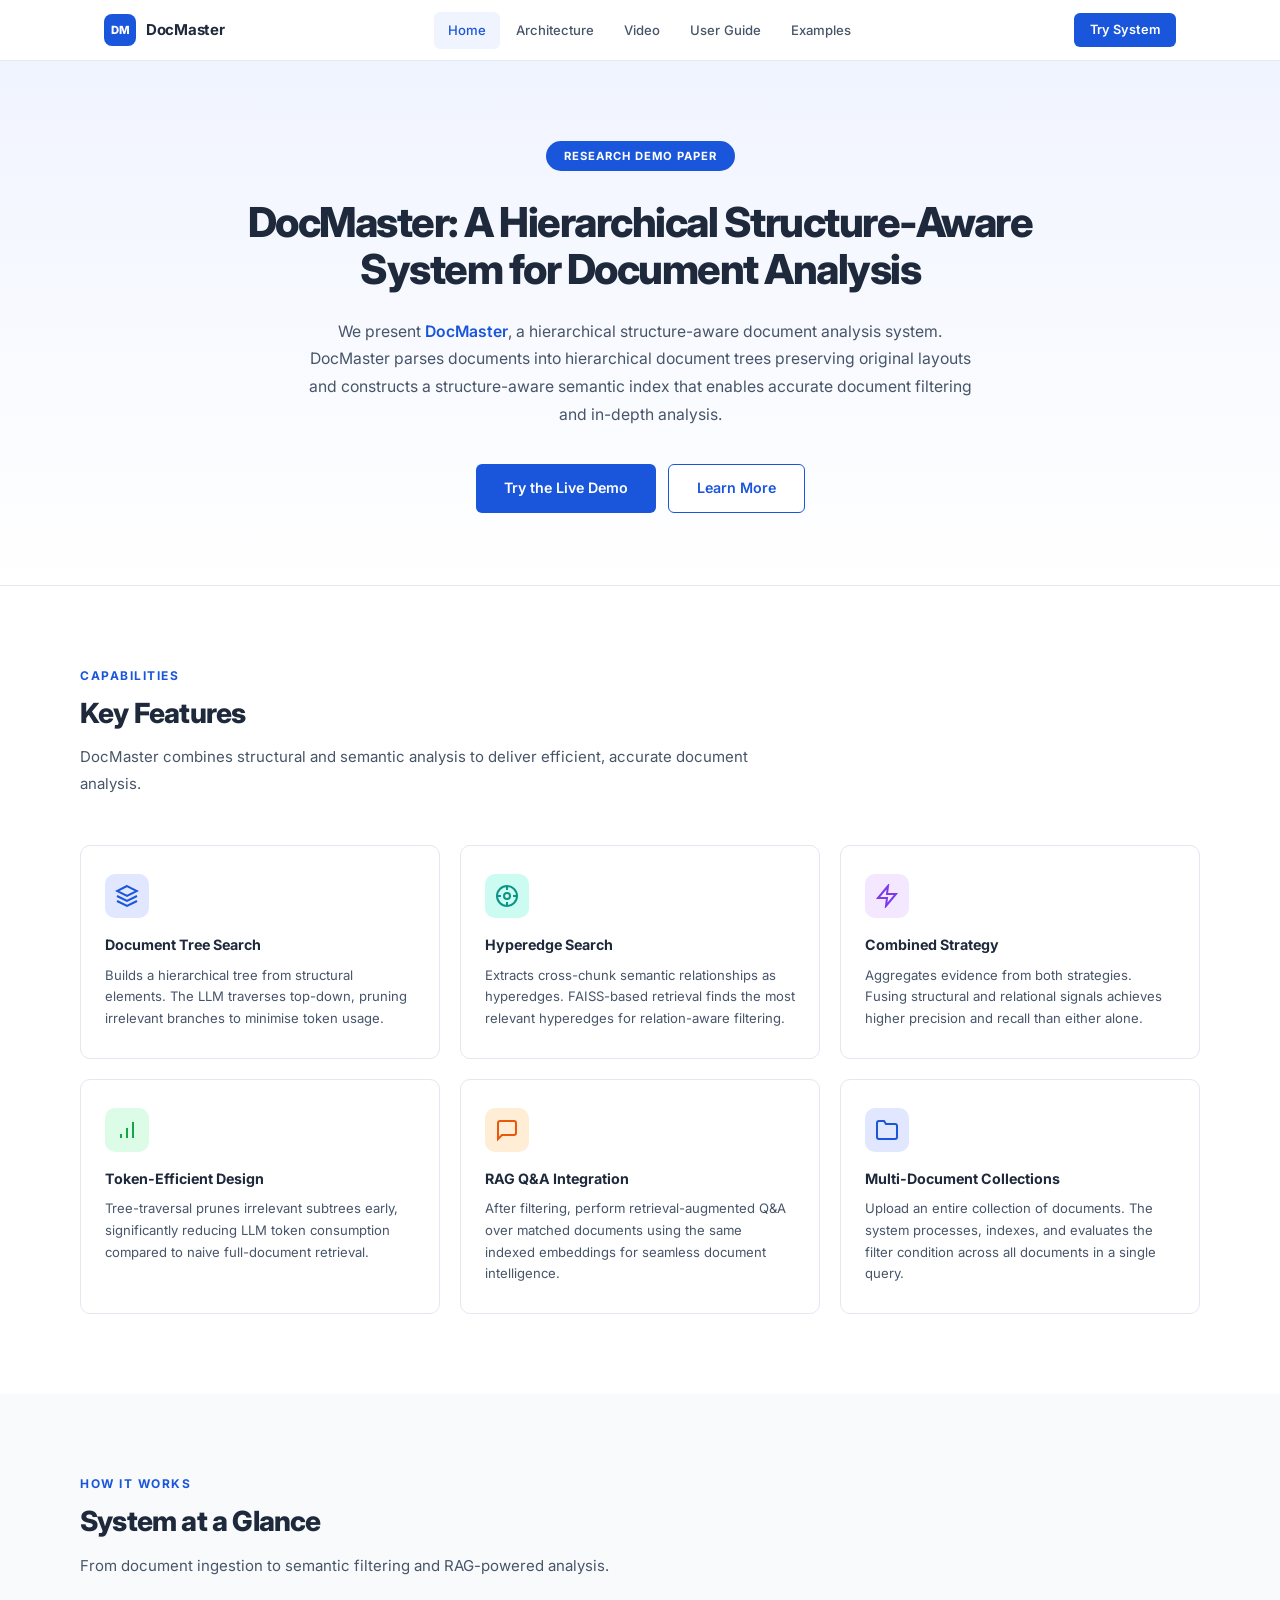
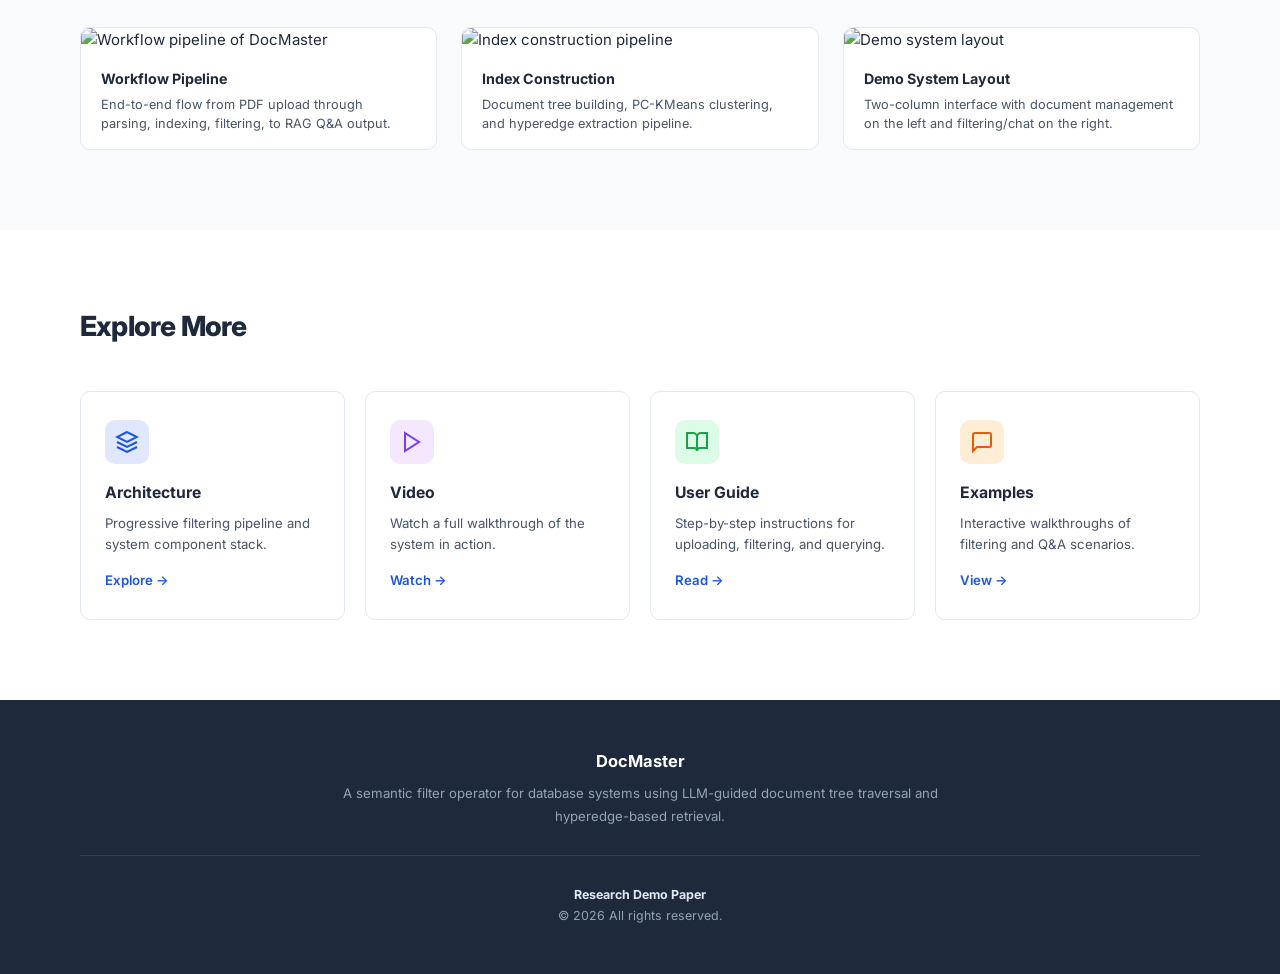
==== commit 333b753a: "Add README.md" ====
--- a/index.html
+++ b/index.html
@@ -15,7 +15,7 @@
     <!-- Hero -->
     <section class="hero">
         <div class="hero-inner">
-            <div class="hero-badge">VLDB 2026 &mdash; Demo Track</div>
+            <div class="hero-badge">Research Demo Paper</div>
             <h1>DocMaster: A Hierarchical Structure-Aware System for Document Analysis</h1>
             <p class="hero-abstract">
                 We present <strong>DocMaster</strong>, a hierarchical structure-aware document analysis system. 
@@ -95,7 +95,7 @@
                   <div class="figure-card">
                     <figure class="figure">
                       <img
-                        src="figures/workflow.png"
+                        src="figures/pipeline.jpg"
                         alt="Workflow pipeline of DocMaster"
                         loading="lazy"
                       />
@@ -108,7 +108,7 @@
                   <div class="figure-card">
                     <figure class="figure">
                       <img
-                        src="figures/index.png"
+                        src="figures/usecase.jpg"
                         alt="Index construction pipeline"
                         loading="lazy"
                       />
@@ -122,7 +122,7 @@
                   <div class="figure-card">
                     <figure class="figure">
                       <img
-                        src="/figures/demo.png"
+                        src="/figures/system.jpg"
                         alt="Demo system layout"
                         loading="lazy"
                       />
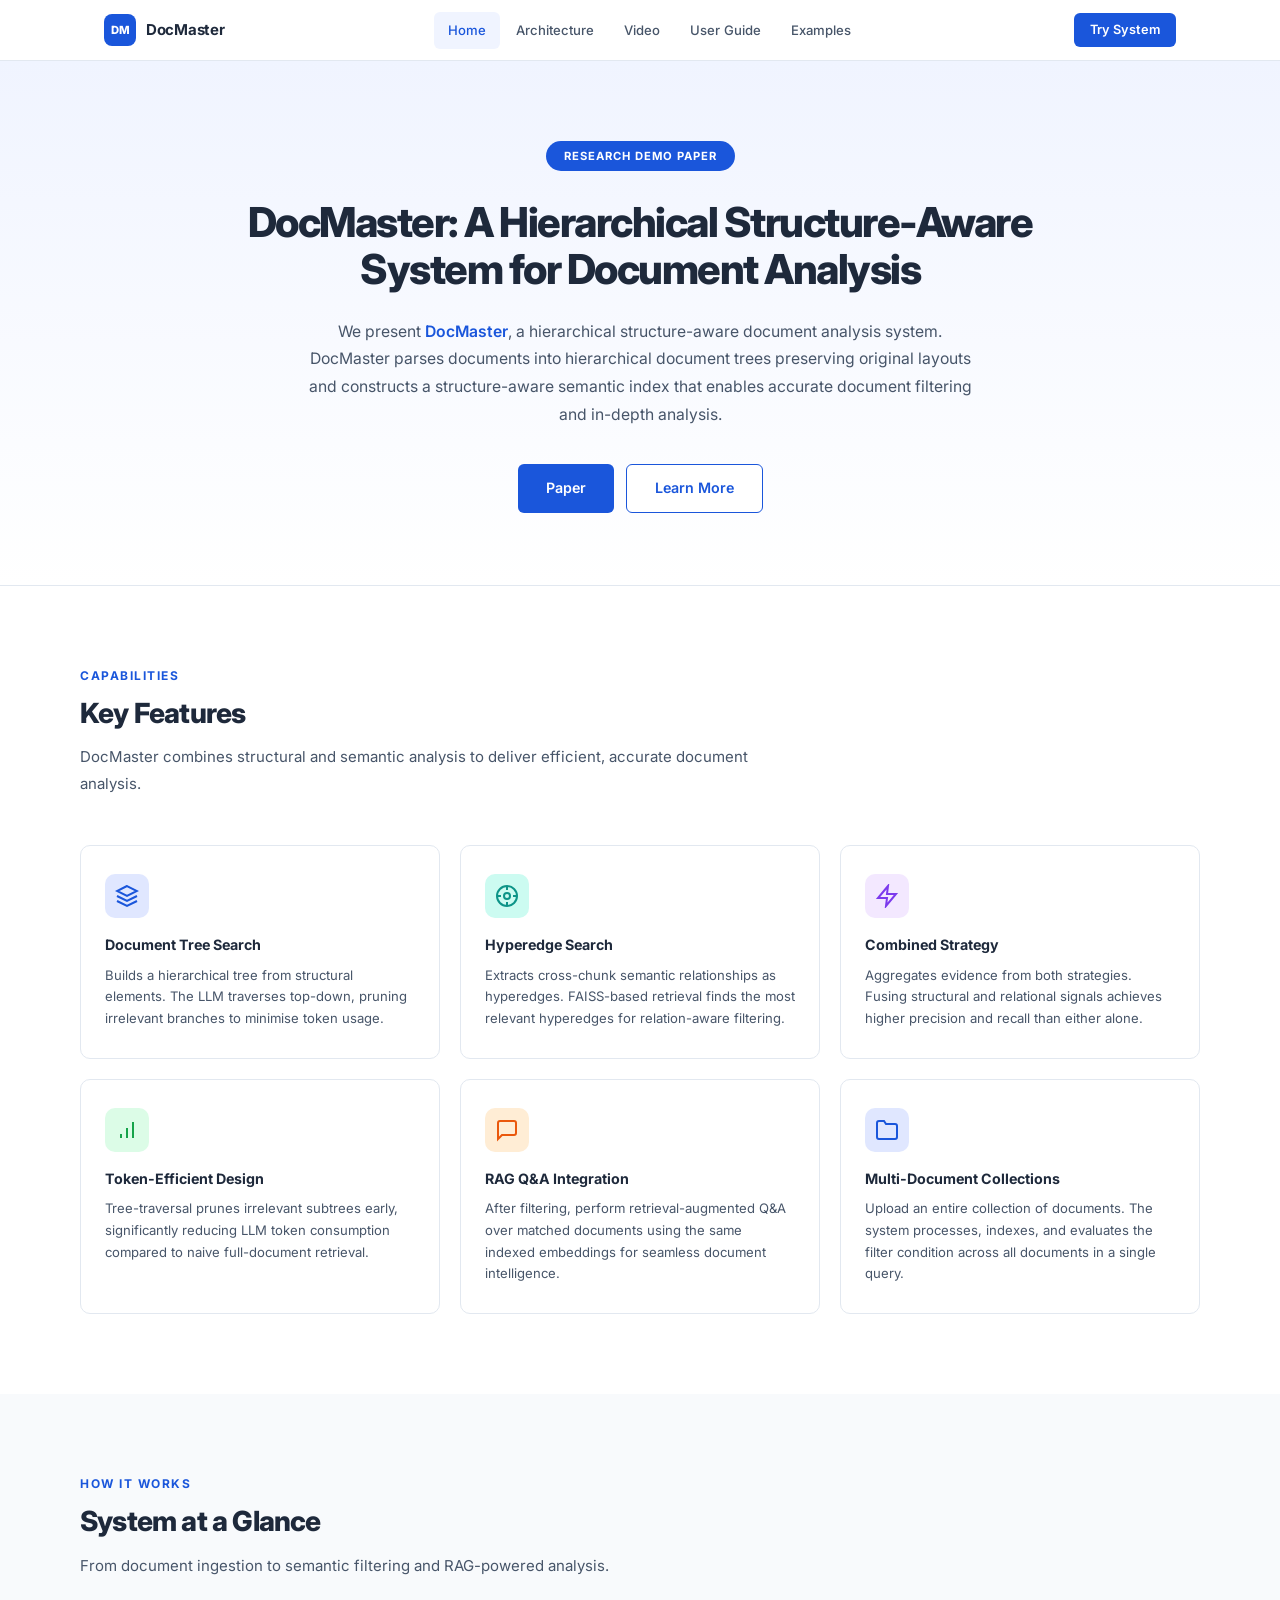
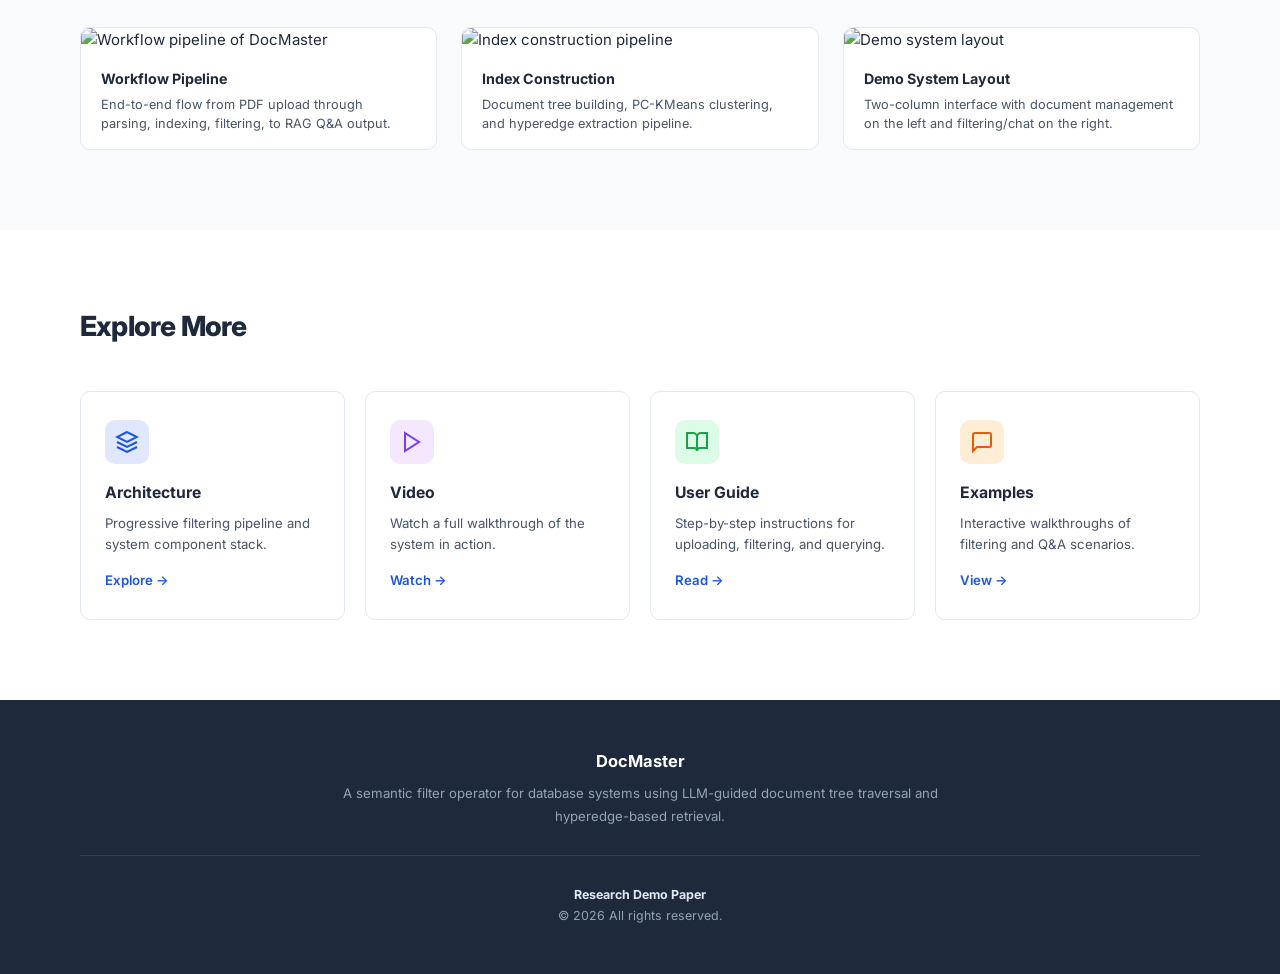
==== commit 6010a6d3: "Update index" ====
--- a/index.html
+++ b/index.html
@@ -22,7 +22,7 @@
                 DocMaster parses documents into hierarchical document trees preserving original layouts and constructs a structure-aware semantic index that enables accurate document filtering and in-depth analysis.
             </p>
             <div class="hero-actions">
-                <a href="demo.html" class="btn-primary">Try the Live Demo</a>
+                <a href="https://arxiv.org/abs/2607.08539" class="btn-primary">Paper</a>
                 <a href="architecture.html" class="btn-outline">Learn More</a>
             </div>
         </div>
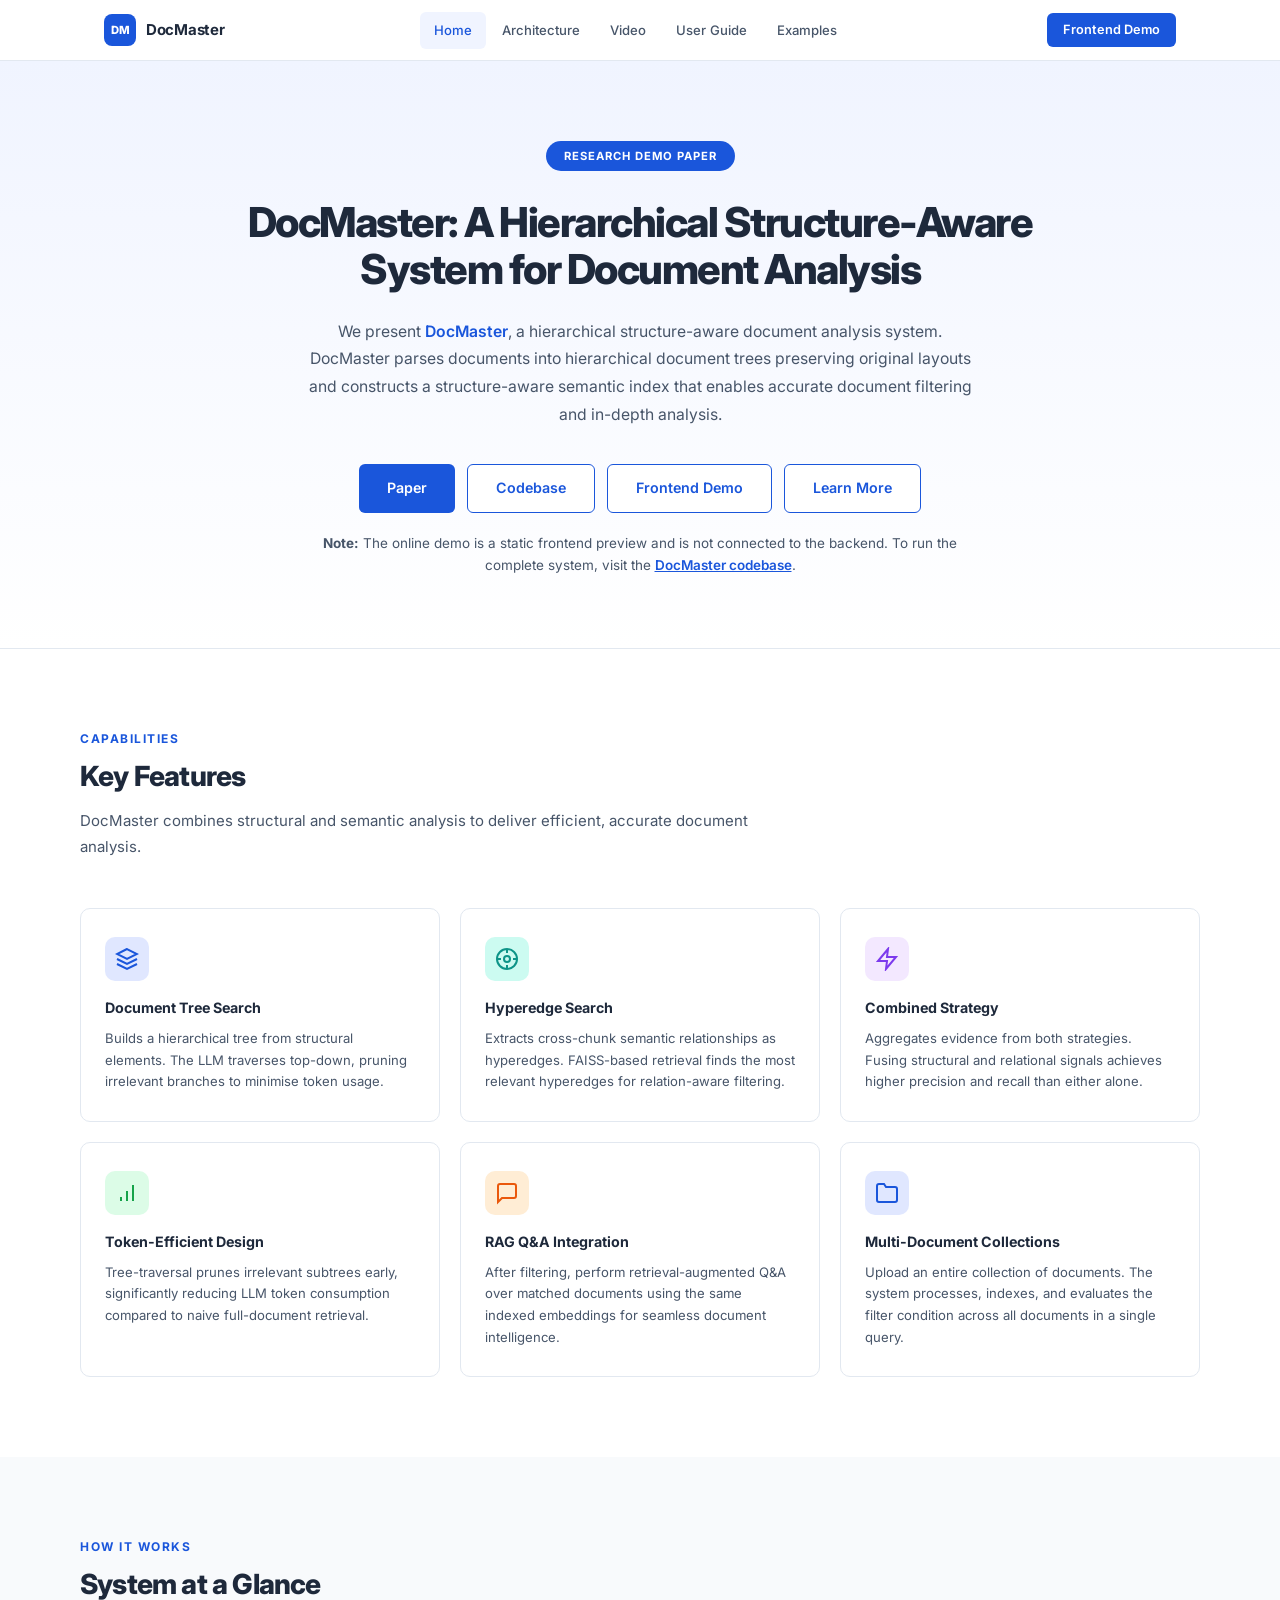
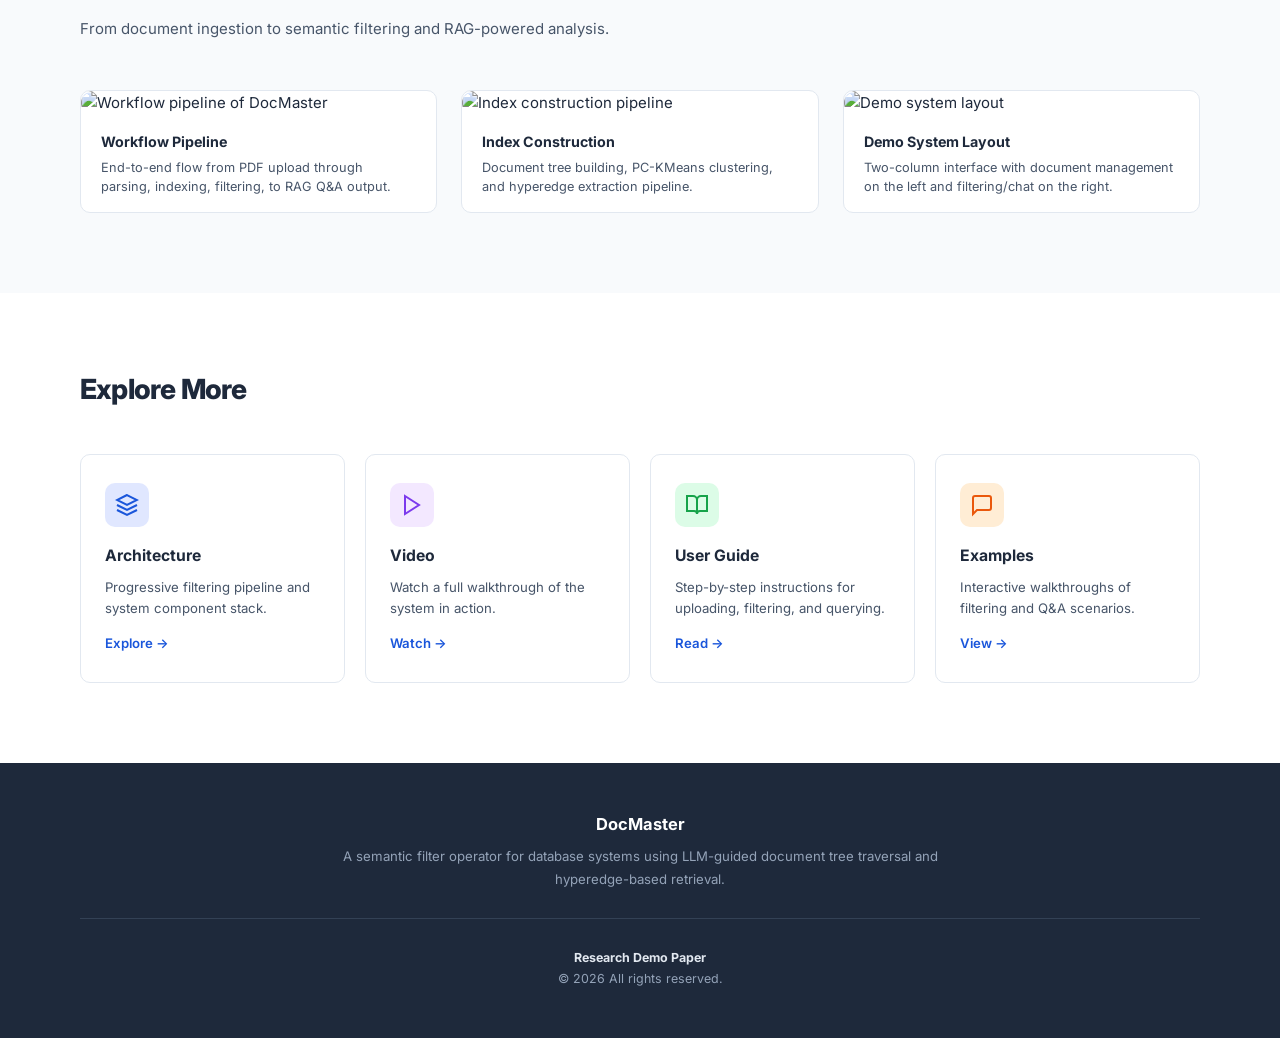
==== commit 5d76bedd: "Update codebase url" ====
--- a/index.html
+++ b/index.html
@@ -8,7 +8,7 @@
     <link href="https://fonts.googleapis.com/css2?family=Inter:wght@300;400;500;600;700;800&display=swap" rel="stylesheet">
     <link rel="stylesheet" href="style.css">
 </head>
-<body data-page="home">
+<body data-page="home" data-nav-cta-text="Frontend Demo" data-nav-cta-href="demo.html">
 
     <nav id="main-nav"></nav>
 
@@ -22,9 +22,16 @@
                 DocMaster parses documents into hierarchical document trees preserving original layouts and constructs a structure-aware semantic index that enables accurate document filtering and in-depth analysis.
             </p>
             <div class="hero-actions">
-                <a href="https://arxiv.org/abs/2607.08539" class="btn-primary">Paper</a>
+                <a href="https://arxiv.org/abs/2607.08539" class="btn-primary" target="_blank" rel="noopener noreferrer">Paper</a>
+                <a href="https://github.com/ChenziqiAdam/Doc-Master" class="btn-outline" target="_blank" rel="noopener noreferrer">Codebase</a>
+                <a href="demo.html" class="btn-outline">Frontend Demo</a>
                 <a href="architecture.html" class="btn-outline">Learn More</a>
             </div>
+            <p class="hero-note">
+                <strong>Note:</strong> The online demo is a static frontend preview and is not connected to the backend.
+                To run the complete system, visit the
+                <a href="https://github.com/ChenziqiAdam/Doc-Master" target="_blank" rel="noopener noreferrer">DocMaster codebase</a>.
+            </p>
         </div>
     </section>
 
--- a/style.css
+++ b/style.css
@@ -195,6 +195,18 @@
     flex-wrap: wrap;
 }
 
+.hero-note {
+    max-width: 680px;
+    margin: 20px auto 0;
+    color: var(--text-secondary);
+    font-size: 0.9em;
+}
+
+.hero-note a {
+    color: var(--primary);
+    font-weight: 600;
+}
+
 .btn-primary, .btn-outline {
     display: inline-flex;
     align-items: center;
@@ -2322,6 +2334,13 @@
     font-size: 0.85em;
     color: var(--text-secondary);
     line-height: 1.5;
+}
+
+.figure img {
+  width: 100%;
+  height: auto;
+  display: block;
+  border-radius: 14px; /* optional */
 }
 
 /* ── Architecture Page ── */
